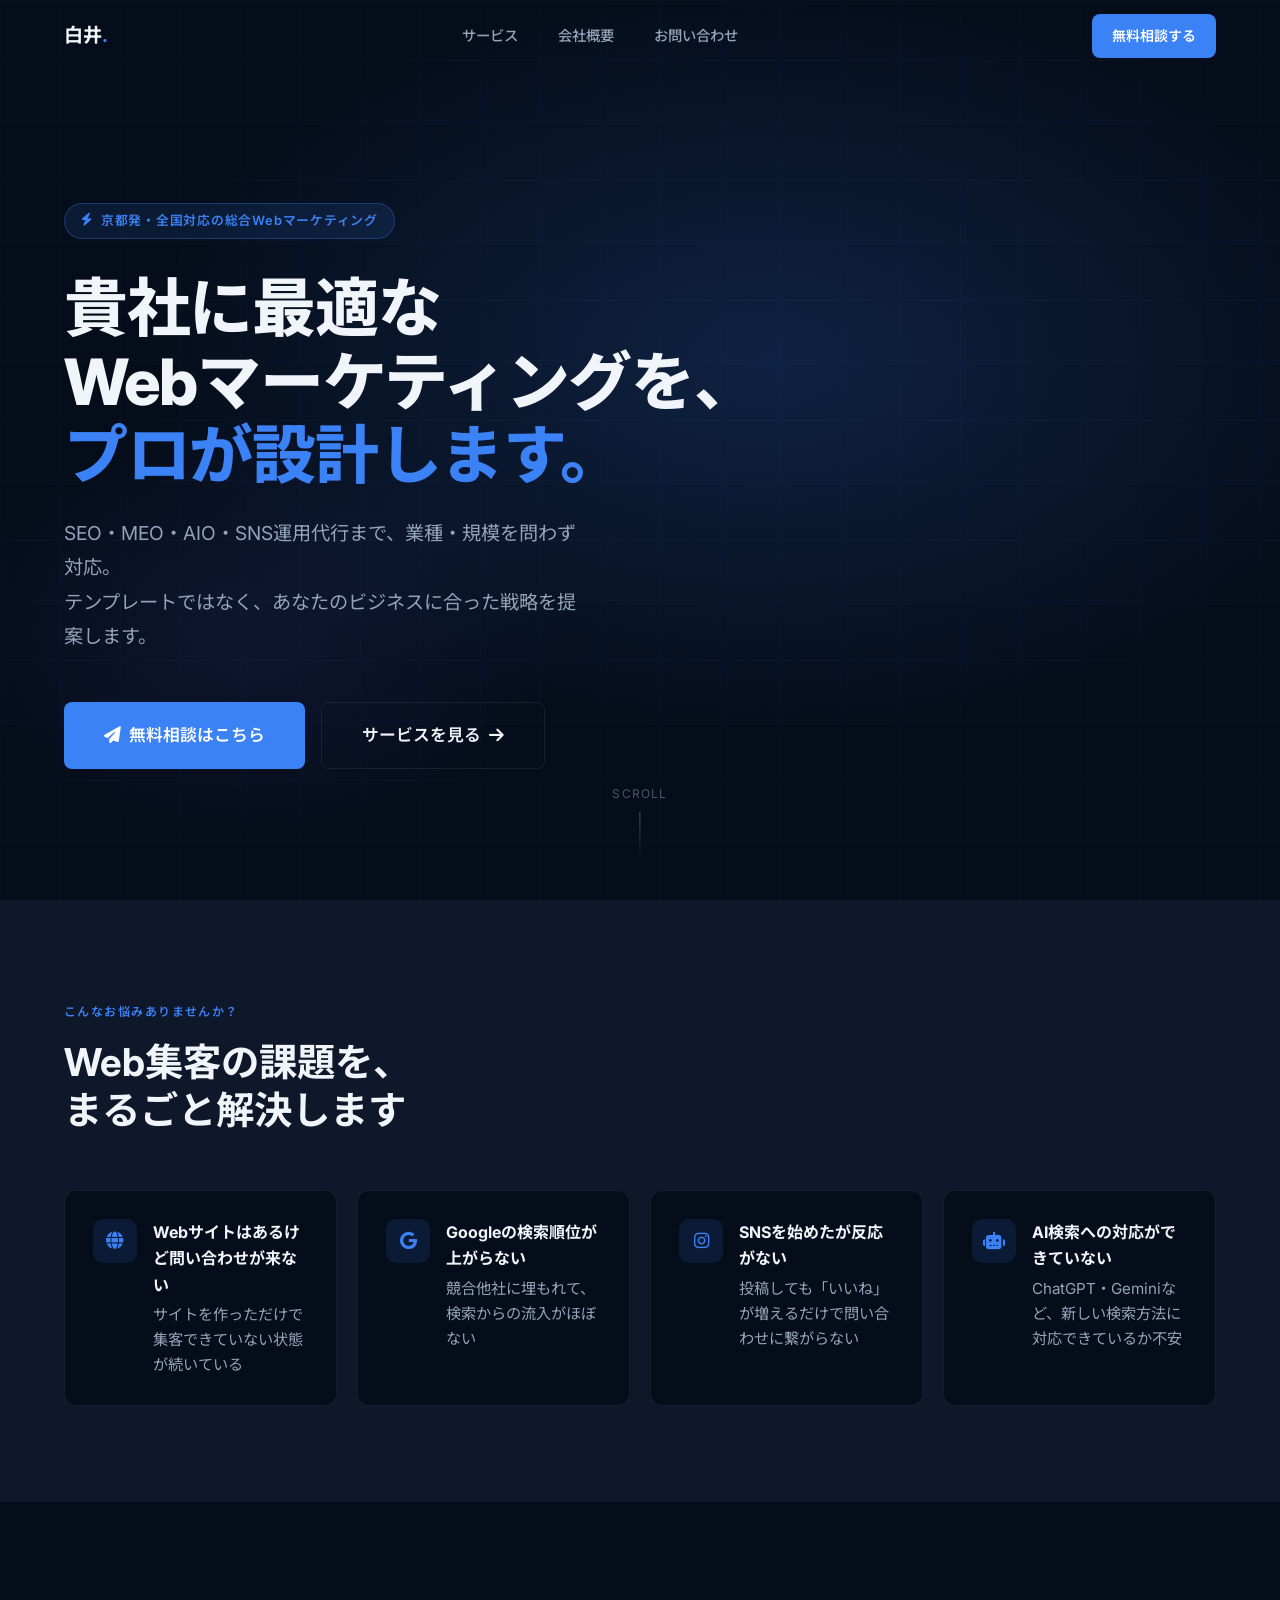
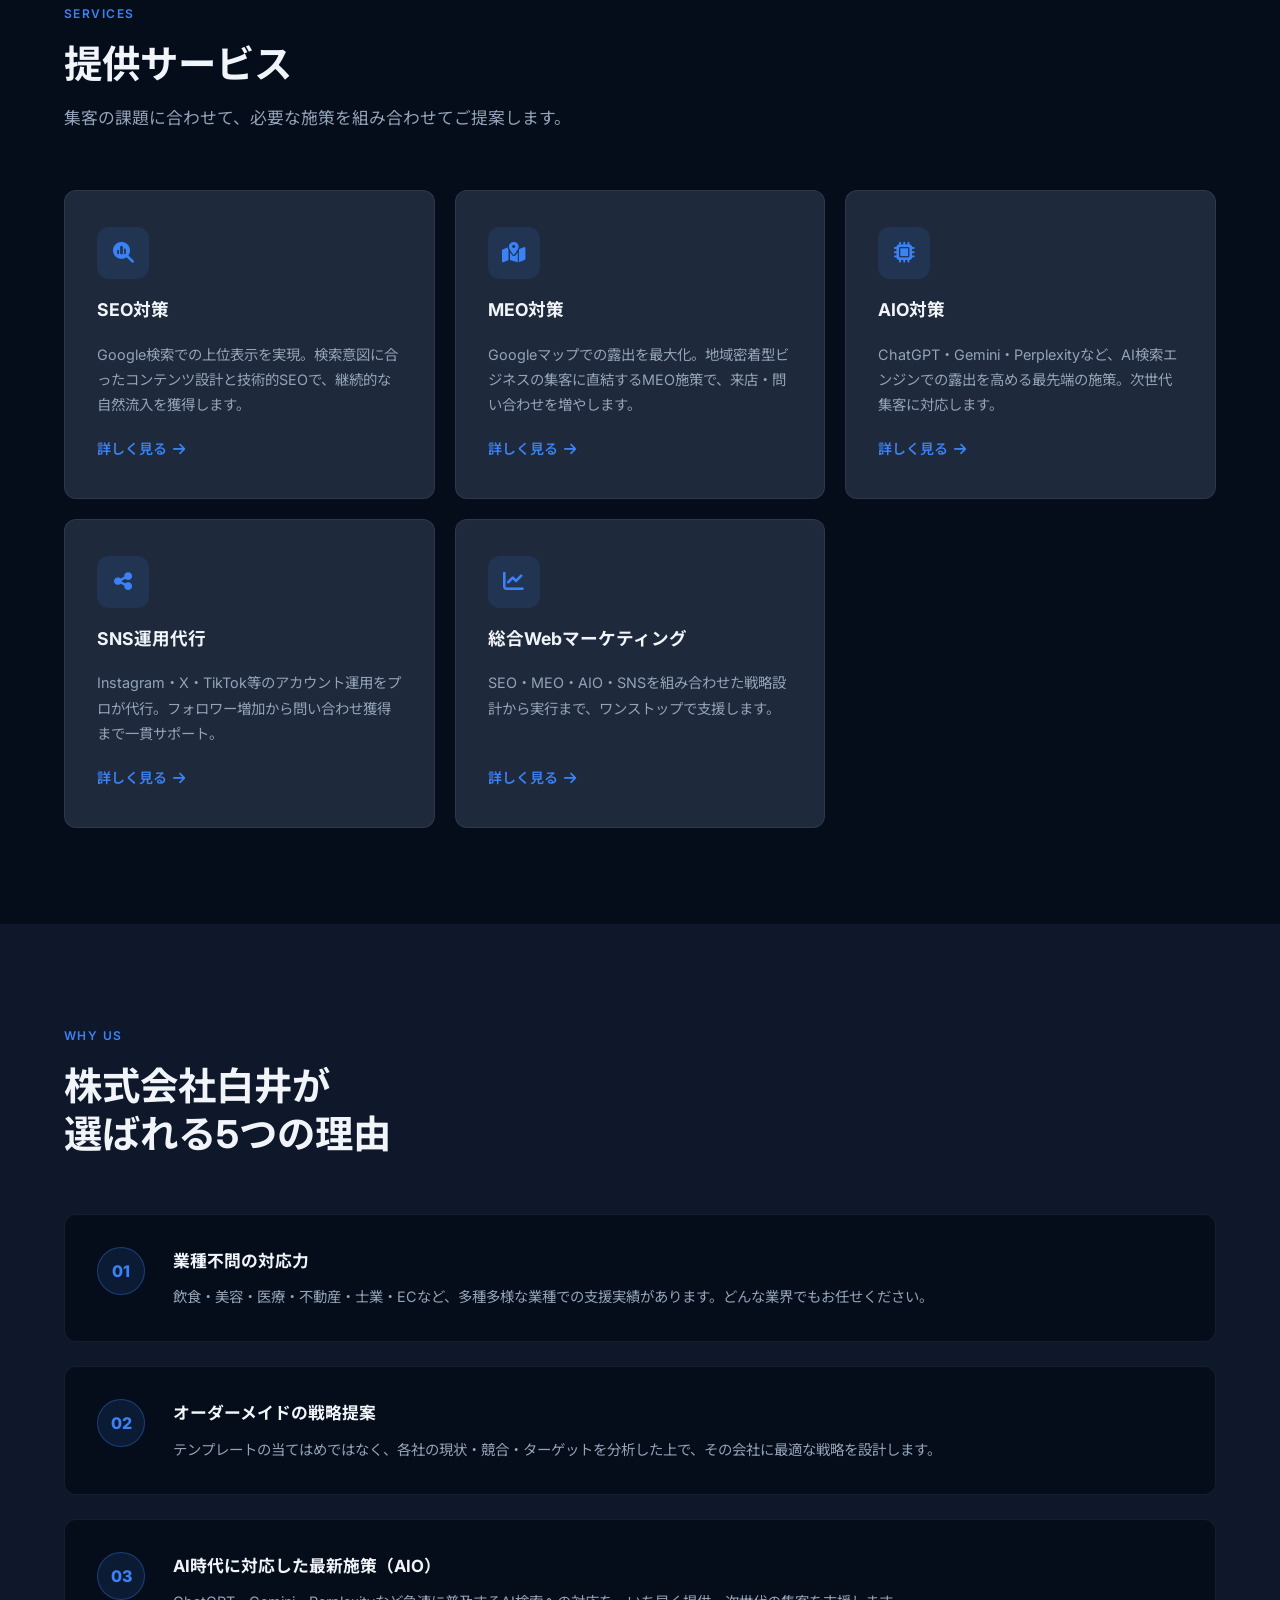
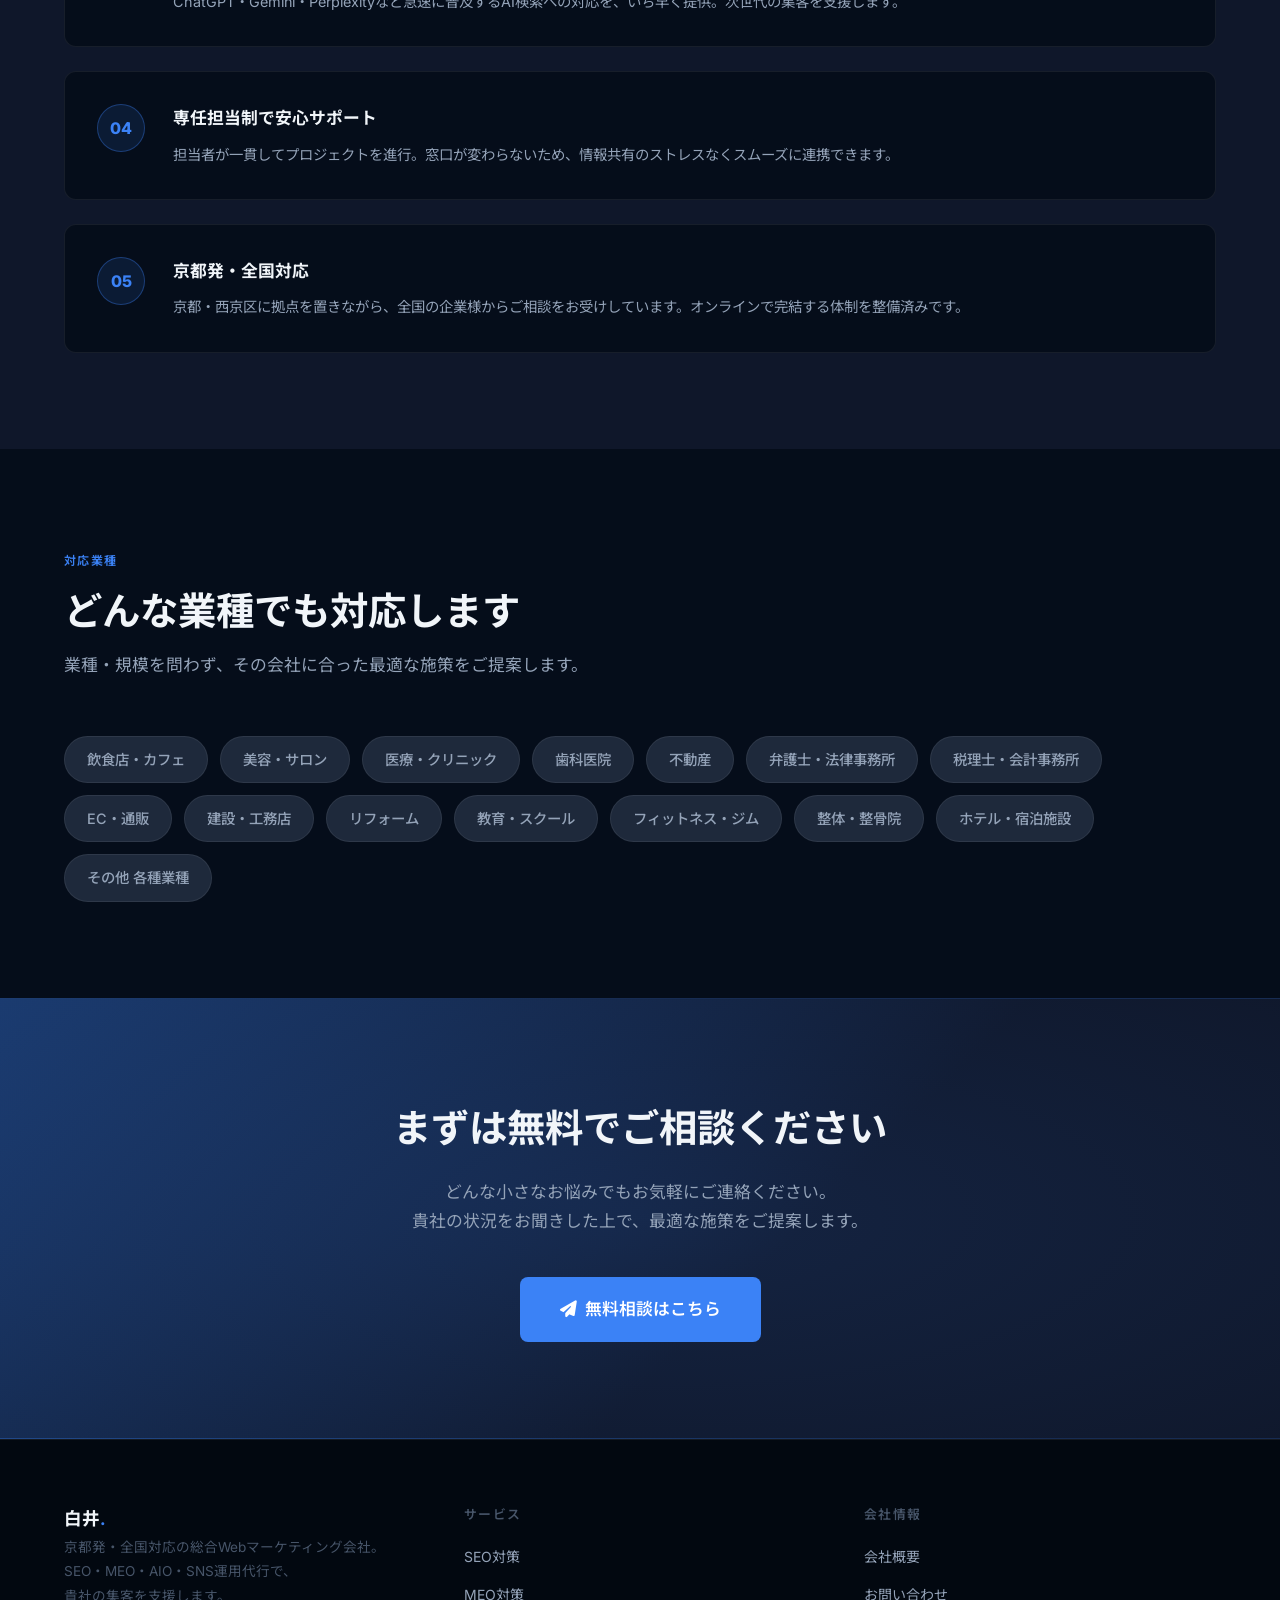
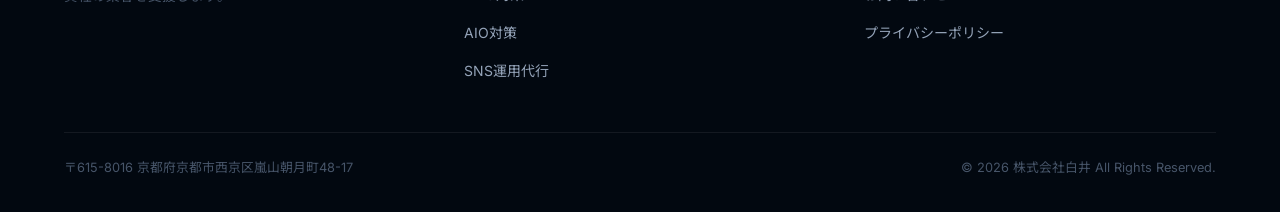
==== index.html @ af79efcb "feat: 株式会社白井 コーポレートHP 初回実装 SEO/MEO/AIO/SNS運用代行の各サービス詳細ページを含む マルチページ構成のコーポレートHPを実装。  Co-Authored-By: " ====
<!DOCTYPE html>
<html lang="ja">
<head>
  <meta charset="UTF-8">
  <meta name="viewport" content="width=device-width, initial-scale=1.0">
  <title>株式会社白井 | 総合Webマーケティング・SEO・MEO・AIO・SNS運用代行</title>
  <meta name="description" content="株式会社白井は京都発の総合Webマーケティング会社です。SEO対策・MEO対策・AIO対策・SNS運用代行など、貴社に最適な集客戦略をご提案します。">
  <meta property="og:title" content="株式会社白井 | 総合Webマーケティング">
  <meta property="og:description" content="SEO・MEO・AIO・SNS運用代行。業種を問わず、貴社に最適なWebマーケティングを設計します。">
  <meta property="og:type" content="website">
  <link rel="preconnect" href="https://fonts.googleapis.com">
  <link rel="preconnect" href="https://fonts.gstatic.com" crossorigin>
  <link href="https://fonts.googleapis.com/css2?family=Inter:wght@400;500;600;700;800&family=Noto+Sans+JP:wght@400;500;700&display=swap" rel="stylesheet">
  <link rel="stylesheet" href="https://cdnjs.cloudflare.com/ajax/libs/font-awesome/6.5.0/css/all.min.css">
  <link rel="stylesheet" href="css/style.css">
</head>
<body>

<!-- ===== HEADER ===== -->
<header class="site-header">
  <div class="container header-inner">
    <a href="index.html" class="logo">白井<span>.</span></a>
    <nav class="global-nav" aria-label="グローバルナビ">
      <a href="service/index.html">サービス</a>
      <a href="company/index.html">会社概要</a>
      <a href="contact/index.html">お問い合わせ</a>
    </nav>
    <div class="header-cta">
      <a href="contact/index.html" class="btn btn-primary btn-sm">無料相談する</a>
      <button class="hamburger" aria-label="メニュー" aria-expanded="false">
        <span></span><span></span><span></span>
      </button>
    </div>
  </div>
</header>

<!-- モバイルナビ -->
<nav class="mobile-nav" aria-label="モバイルナビ">
  <a href="service/index.html">サービス</a>
  <a href="company/index.html">会社概要</a>
  <a href="contact/index.html">お問い合わせ</a>
  <a href="contact/index.html" class="btn btn-primary">無料相談する</a>
</nav>

<!-- ===== HERO ===== -->
<section class="hero">
  <div class="container hero-inner">
    <div class="hero-badge">
      <i class="fa-solid fa-bolt"></i> 京都発・全国対応の総合Webマーケティング
    </div>
    <h1 class="hero-title">
      貴社に最適な<br>
      Webマーケティングを、<br class="sp-only">
      <span class="accent">プロが設計します。</span>
    </h1>
    <p class="hero-sub">
      SEO・MEO・AIO・SNS運用代行まで、業種・規模を問わず対応。<br>
      テンプレートではなく、あなたのビジネスに合った戦略を提案します。
    </p>
    <div class="hero-btns">
      <a href="contact/index.html" class="btn btn-primary btn-lg">
        <i class="fa-solid fa-paper-plane"></i> 無料相談はこちら
      </a>
      <a href="service/index.html" class="btn btn-outline btn-lg">
        サービスを見る <i class="fa-solid fa-arrow-right"></i>
      </a>
    </div>
  </div>
  <div class="hero-scroll">SCROLL</div>
</section>

<!-- ===== PAIN POINTS ===== -->
<section class="pain section-pad">
  <div class="container">
    <div class="section-header reveal">
      <span class="tag">こんなお悩みありませんか？</span>
      <h2 class="section-heading">Web集客の課題を、<br>まるごと解決します</h2>
    </div>
    <div class="pain-grid">
      <div class="pain-card reveal">
        <div class="pain-icon"><i class="fa-solid fa-globe"></i></div>
        <p><strong>Webサイトはあるけど問い合わせが来ない</strong>サイトを作っただけで集客できていない状態が続いている</p>
      </div>
      <div class="pain-card reveal">
        <div class="pain-icon"><i class="fa-brands fa-google"></i></div>
        <p><strong>Googleの検索順位が上がらない</strong>競合他社に埋もれて、検索からの流入がほぼない</p>
      </div>
      <div class="pain-card reveal">
        <div class="pain-icon"><i class="fa-brands fa-instagram"></i></div>
        <p><strong>SNSを始めたが反応がない</strong>投稿しても「いいね」が増えるだけで問い合わせに繋がらない</p>
      </div>
      <div class="pain-card reveal">
        <div class="pain-icon"><i class="fa-solid fa-robot"></i></div>
        <p><strong>AI検索への対応ができていない</strong>ChatGPT・Geminiなど、新しい検索方法に対応できているか不安</p>
      </div>
    </div>
  </div>
</section>

<!-- ===== SERVICES ===== -->
<section class="services section-pad">
  <div class="container">
    <div class="section-header reveal">
      <span class="tag">Services</span>
      <h2 class="section-heading">提供サービス</h2>
      <p class="section-lead">集客の課題に合わせて、必要な施策を組み合わせてご提案します。</p>
    </div>
    <div class="services-grid">
      <a href="service/seo.html" class="service-card reveal">
        <div class="service-card-icon"><i class="fa-solid fa-magnifying-glass-chart"></i></div>
        <h3>SEO対策</h3>
        <p>Google検索での上位表示を実現。検索意図に合ったコンテンツ設計と技術的SEOで、継続的な自然流入を獲得します。</p>
        <span class="service-card-link">詳しく見る <i class="fa-solid fa-arrow-right"></i></span>
      </a>
      <a href="service/meo.html" class="service-card reveal">
        <div class="service-card-icon"><i class="fa-solid fa-map-location-dot"></i></div>
        <h3>MEO対策</h3>
        <p>Googleマップでの露出を最大化。地域密着型ビジネスの集客に直結するMEO施策で、来店・問い合わせを増やします。</p>
        <span class="service-card-link">詳しく見る <i class="fa-solid fa-arrow-right"></i></span>
      </a>
      <a href="service/aio.html" class="service-card reveal">
        <div class="service-card-icon"><i class="fa-solid fa-microchip"></i></div>
        <h3>AIO対策</h3>
        <p>ChatGPT・Gemini・Perplexityなど、AI検索エンジンでの露出を高める最先端の施策。次世代集客に対応します。</p>
        <span class="service-card-link">詳しく見る <i class="fa-solid fa-arrow-right"></i></span>
      </a>
      <a href="service/sns.html" class="service-card reveal">
        <div class="service-card-icon"><i class="fa-solid fa-share-nodes"></i></div>
        <h3>SNS運用代行</h3>
        <p>Instagram・X・TikTok等のアカウント運用をプロが代行。フォロワー増加から問い合わせ獲得まで一貫サポート。</p>
        <span class="service-card-link">詳しく見る <i class="fa-solid fa-arrow-right"></i></span>
      </a>
      <a href="service/index.html" class="service-card reveal">
        <div class="service-card-icon"><i class="fa-solid fa-chart-line"></i></div>
        <h3>総合Webマーケティング</h3>
        <p>SEO・MEO・AIO・SNSを組み合わせた戦略設計から実行まで、ワンストップで支援します。</p>
        <span class="service-card-link">詳しく見る <i class="fa-solid fa-arrow-right"></i></span>
      </a>
    </div>
  </div>
</section>

<!-- ===== STRENGTHS ===== -->
<section class="strengths section-pad">
  <div class="container">
    <div class="section-header reveal">
      <span class="tag">Why Us</span>
      <h2 class="section-heading">株式会社白井が<br>選ばれる5つの理由</h2>
    </div>
    <div class="strengths-list">
      <div class="strength-item reveal">
        <div class="strength-num">01</div>
        <div>
          <h3>業種不問の対応力</h3>
          <p>飲食・美容・医療・不動産・士業・ECなど、多種多様な業種での支援実績があります。どんな業界でもお任せください。</p>
        </div>
      </div>
      <div class="strength-item reveal">
        <div class="strength-num">02</div>
        <div>
          <h3>オーダーメイドの戦略提案</h3>
          <p>テンプレートの当てはめではなく、各社の現状・競合・ターゲットを分析した上で、その会社に最適な戦略を設計します。</p>
        </div>
      </div>
      <div class="strength-item reveal">
        <div class="strength-num">03</div>
        <div>
          <h3>AI時代に対応した最新施策（AIO）</h3>
          <p>ChatGPT・Gemini・Perplexityなど急速に普及するAI検索への対応を、いち早く提供。次世代の集客を支援します。</p>
        </div>
      </div>
      <div class="strength-item reveal">
        <div class="strength-num">04</div>
        <div>
          <h3>専任担当制で安心サポート</h3>
          <p>担当者が一貫してプロジェクトを進行。窓口が変わらないため、情報共有のストレスなくスムーズに連携できます。</p>
        </div>
      </div>
      <div class="strength-item reveal">
        <div class="strength-num">05</div>
        <div>
          <h3>京都発・全国対応</h3>
          <p>京都・西京区に拠点を置きながら、全国の企業様からご相談をお受けしています。オンラインで完結する体制を整備済みです。</p>
        </div>
      </div>
    </div>
  </div>
</section>

<!-- ===== INDUSTRIES ===== -->
<section class="industries section-pad">
  <div class="container">
    <div class="section-header reveal">
      <span class="tag">対応業種</span>
      <h2 class="section-heading">どんな業種でも対応します</h2>
      <p class="section-lead">業種・規模を問わず、その会社に合った最適な施策をご提案します。</p>
    </div>
    <div class="industry-tags reveal">
      <span class="industry-tag">飲食店・カフェ</span>
      <span class="industry-tag">美容・サロン</span>
      <span class="industry-tag">医療・クリニック</span>
      <span class="industry-tag">歯科医院</span>
      <span class="industry-tag">不動産</span>
      <span class="industry-tag">弁護士・法律事務所</span>
      <span class="industry-tag">税理士・会計事務所</span>
      <span class="industry-tag">EC・通販</span>
      <span class="industry-tag">建設・工務店</span>
      <span class="industry-tag">リフォーム</span>
      <span class="industry-tag">教育・スクール</span>
      <span class="industry-tag">フィットネス・ジム</span>
      <span class="industry-tag">整体・整骨院</span>
      <span class="industry-tag">ホテル・宿泊施設</span>
      <span class="industry-tag">その他 各種業種</span>
    </div>
  </div>
</section>

<!-- ===== CTA BANNER ===== -->
<section class="cta-banner">
  <div class="container">
    <h2 class="reveal">まずは無料でご相談ください</h2>
    <p class="reveal">どんな小さなお悩みでもお気軽にご連絡ください。<br>貴社の状況をお聞きした上で、最適な施策をご提案します。</p>
    <a href="contact/index.html" class="btn btn-primary btn-lg reveal">
      <i class="fa-solid fa-paper-plane"></i> 無料相談はこちら
    </a>
  </div>
</section>

<!-- ===== FOOTER ===== -->
<footer class="site-footer">
  <div class="container">
    <div class="footer-grid">
      <div class="footer-brand">
        <a href="index.html" class="logo">白井<span>.</span></a>
        <p>
          京都発・全国対応の総合Webマーケティング会社。<br>
          SEO・MEO・AIO・SNS運用代行で、<br>
          貴社の集客を支援します。
        </p>
      </div>
      <nav class="footer-nav">
        <h4>サービス</h4>
        <ul>
          <li><a href="service/seo.html">SEO対策</a></li>
          <li><a href="service/meo.html">MEO対策</a></li>
          <li><a href="service/aio.html">AIO対策</a></li>
          <li><a href="service/sns.html">SNS運用代行</a></li>
        </ul>
      </nav>
      <nav class="footer-nav">
        <h4>会社情報</h4>
        <ul>
          <li><a href="company/index.html">会社概要</a></li>
          <li><a href="contact/index.html">お問い合わせ</a></li>
          <li><a href="privacy/index.html">プライバシーポリシー</a></li>
        </ul>
      </nav>
    </div>
    <div class="footer-bottom">
      <p>〒615-8016 京都府京都市西京区嵐山朝月町48-17</p>
      <p>© 2026 株式会社白井 All Rights Reserved.</p>
    </div>
  </div>
</footer>

<script src="js/main.js"></script>
</body>
</html>
---- css/style.css ----
/* ===========================================
   CSS Custom Properties
   =========================================== */
:root {
  --bg:        #050d1a;
  --bg-alt:    #0f172a;
  --bg-card:   #1e293b;
  --bg-card-h: #253348;
  --accent:    #3b82f6;
  --accent-h:  #2563eb;
  --accent-light: rgba(59,130,246,.12);
  --text:      #f1f5f9;
  --muted:     #94a3b8;
  --subtle:    #475569;
  --border:    rgba(255,255,255,.07);
  --shadow:    0 4px 24px rgba(0,0,0,.4);
  --radius:    12px;
  --max-w:     1200px;
  --header-h:  72px;
}

/* ===========================================
   Reset & Base
   =========================================== */
*, *::before, *::after { box-sizing: border-box; margin: 0; padding: 0; }

html { scroll-behavior: smooth; font-size: 16px; }

body {
  font-family: 'Inter', 'Noto Sans JP', sans-serif;
  background: var(--bg);
  color: var(--text);
  line-height: 1.75;
  -webkit-font-smoothing: antialiased;
}

img { max-width: 100%; display: block; }
a  { color: inherit; text-decoration: none; }
ul { list-style: none; }

/* ===========================================
   Utility
   =========================================== */
.container {
  max-width: var(--max-w);
  margin-inline: auto;
  padding-inline: 24px;
}

.section-pad { padding-block: 96px; }
.section-pad-sm { padding-block: 64px; }

.tag {
  display: inline-block;
  font-size: .75rem;
  font-weight: 600;
  letter-spacing: .12em;
  text-transform: uppercase;
  color: var(--accent);
  margin-bottom: 16px;
}

.section-heading {
  font-size: clamp(1.75rem, 3vw, 2.5rem);
  font-weight: 700;
  line-height: 1.25;
  margin-bottom: 16px;
}

.section-lead {
  font-size: 1.05rem;
  color: var(--muted);
  max-width: 600px;
}

.section-header { margin-bottom: 56px; }
.section-header--center { text-align: center; }
.section-header--center .section-lead { margin-inline: auto; }

/* ===========================================
   Buttons
   =========================================== */
.btn {
  display: inline-flex;
  align-items: center;
  gap: 8px;
  padding: 14px 32px;
  border-radius: 8px;
  font-size: 1rem;
  font-weight: 600;
  cursor: pointer;
  transition: all .2s ease;
  border: none;
}

.btn-primary {
  background: var(--accent);
  color: #fff;
}
.btn-primary:hover { background: var(--accent-h); transform: translateY(-1px); box-shadow: 0 8px 20px rgba(59,130,246,.35); }

.btn-outline {
  background: transparent;
  color: var(--text);
  border: 1.5px solid var(--border);
}
.btn-outline:hover { border-color: var(--accent); color: var(--accent); }

.btn-lg { padding: 18px 40px; font-size: 1.05rem; }
.btn-sm { padding: 10px 20px; font-size: .875rem; }

/* ===========================================
   Header
   =========================================== */
.site-header {
  position: fixed;
  top: 0; left: 0; right: 0;
  height: var(--header-h);
  z-index: 100;
  transition: background .3s, box-shadow .3s;
}

.site-header.scrolled {
  background: rgba(5,13,26,.95);
  backdrop-filter: blur(12px);
  box-shadow: 0 1px 0 var(--border);
}

.header-inner {
  display: flex;
  align-items: center;
  justify-content: space-between;
  height: 100%;
}

.logo {
  font-size: 1.2rem;
  font-weight: 700;
  color: var(--text);
  letter-spacing: -.01em;
}
.logo span { color: var(--accent); }

.global-nav { display: flex; align-items: center; gap: 40px; }

.global-nav a {
  font-size: .9rem;
  font-weight: 500;
  color: var(--muted);
  transition: color .2s;
}
.global-nav a:hover { color: var(--text); }

.header-cta { display: flex; align-items: center; gap: 16px; }

.hamburger {
  display: none;
  flex-direction: column;
  gap: 5px;
  cursor: pointer;
  padding: 8px;
  background: none;
  border: none;
}
.hamburger span {
  display: block;
  width: 24px;
  height: 2px;
  background: var(--text);
  border-radius: 2px;
  transition: all .3s;
}

/* mobile nav */
.mobile-nav {
  display: none;
  position: fixed;
  inset: var(--header-h) 0 0 0;
  background: rgba(5,13,26,.98);
  flex-direction: column;
  align-items: center;
  justify-content: center;
  gap: 32px;
  z-index: 99;
}
.mobile-nav.open { display: flex; }
.mobile-nav a { font-size: 1.2rem; font-weight: 600; color: var(--text); }
.mobile-nav a:hover { color: var(--accent); }

/* ===========================================
   Hero
   =========================================== */
.hero {
  position: relative;
  min-height: 100svh;
  display: flex;
  align-items: center;
  overflow: hidden;
  background: var(--bg);
}

.hero::before {
  content: '';
  position: absolute;
  inset: 0;
  background:
    radial-gradient(ellipse 70% 60% at 60% 40%, rgba(59,130,246,.18) 0%, transparent 70%),
    radial-gradient(ellipse 40% 40% at 20% 70%, rgba(99,102,241,.1) 0%, transparent 60%);
  pointer-events: none;
}

.hero::after {
  content: '';
  position: absolute;
  inset: 0;
  background-image:
    linear-gradient(rgba(59,130,246,.04) 1px, transparent 1px),
    linear-gradient(90deg, rgba(59,130,246,.04) 1px, transparent 1px);
  background-size: 60px 60px;
  pointer-events: none;
}

.hero-inner {
  position: relative;
  z-index: 1;
  padding-top: var(--header-h);
  width: 100%;
}

.hero-badge {
  display: inline-flex;
  align-items: center;
  gap: 8px;
  background: var(--accent-light);
  border: 1px solid rgba(59,130,246,.3);
  color: var(--accent);
  font-size: .8rem;
  font-weight: 600;
  padding: 6px 16px;
  border-radius: 100px;
  margin-bottom: 32px;
  letter-spacing: .06em;
}

.hero-title {
  font-size: clamp(2rem, 5vw, 4rem);
  font-weight: 800;
  line-height: 1.15;
  letter-spacing: -.02em;
  margin-bottom: 24px;
}
.hero-title .accent { color: var(--accent); }

.hero-sub {
  font-size: clamp(1rem, 1.8vw, 1.2rem);
  color: var(--muted);
  max-width: 520px;
  margin-bottom: 48px;
  line-height: 1.8;
}

.hero-btns { display: flex; flex-wrap: wrap; gap: 16px; }

.hero-scroll {
  position: absolute;
  bottom: 40px;
  left: 50%;
  transform: translateX(-50%);
  display: flex;
  flex-direction: column;
  align-items: center;
  gap: 8px;
  color: var(--subtle);
  font-size: .75rem;
  letter-spacing: .1em;
  animation: bounce 2s infinite;
}
.hero-scroll::after {
  content: '';
  width: 1px;
  height: 48px;
  background: linear-gradient(to bottom, var(--subtle), transparent);
}

@keyframes bounce {
  0%, 100% { transform: translateX(-50%) translateY(0); }
  50%       { transform: translateX(-50%) translateY(6px); }
}

/* ===========================================
   Pain Points
   =========================================== */
.pain { background: var(--bg-alt); }

.pain-grid {
  display: grid;
  grid-template-columns: repeat(auto-fit, minmax(260px, 1fr));
  gap: 20px;
}

.pain-card {
  background: var(--bg);
  border: 1px solid var(--border);
  border-radius: var(--radius);
  padding: 28px;
  display: flex;
  align-items: flex-start;
  gap: 16px;
  transition: border-color .25s, transform .25s;
}
.pain-card:hover { border-color: rgba(59,130,246,.35); transform: translateY(-3px); }

.pain-icon {
  flex-shrink: 0;
  width: 44px; height: 44px;
  background: var(--accent-light);
  border-radius: 10px;
  display: grid;
  place-items: center;
  color: var(--accent);
  font-size: 1.1rem;
}

.pain-card p { font-size: .95rem; color: var(--muted); line-height: 1.65; }
.pain-card p strong { display: block; color: var(--text); font-size: 1rem; margin-bottom: 4px; }

/* ===========================================
   Services (overview)
   =========================================== */
.services { background: var(--bg); }

.services-grid {
  display: grid;
  grid-template-columns: repeat(auto-fit, minmax(300px, 1fr));
  gap: 20px;
}

.service-card {
  background: var(--bg-card);
  border: 1px solid var(--border);
  border-radius: var(--radius);
  padding: 36px 32px;
  transition: border-color .25s, transform .25s, background .25s;
  display: flex;
  flex-direction: column;
  gap: 16px;
}
.service-card:hover { border-color: var(--accent); transform: translateY(-4px); background: var(--bg-card-h); }

.service-card-icon {
  width: 52px; height: 52px;
  background: var(--accent-light);
  border-radius: 12px;
  display: grid;
  place-items: center;
  color: var(--accent);
  font-size: 1.3rem;
}

.service-card h3 { font-size: 1.1rem; font-weight: 700; }
.service-card p  { font-size: .9rem; color: var(--muted); flex: 1; }

.service-card-link {
  display: inline-flex;
  align-items: center;
  gap: 6px;
  color: var(--accent);
  font-size: .875rem;
  font-weight: 600;
  margin-top: 4px;
  transition: gap .2s;
}
.service-card-link:hover { gap: 10px; }

/* ===========================================
   Strengths (選ばれる理由)
   =========================================== */
.strengths { background: var(--bg-alt); }

.strengths-list {
  display: flex;
  flex-direction: column;
  gap: 24px;
}

.strength-item {
  display: flex;
  align-items: flex-start;
  gap: 28px;
  background: var(--bg);
  border: 1px solid var(--border);
  border-radius: var(--radius);
  padding: 32px;
  transition: border-color .25s;
}
.strength-item:hover { border-color: rgba(59,130,246,.3); }

.strength-num {
  flex-shrink: 0;
  width: 48px; height: 48px;
  border-radius: 50%;
  background: var(--accent-light);
  border: 1.5px solid rgba(59,130,246,.35);
  display: grid;
  place-items: center;
  font-size: 1rem;
  font-weight: 800;
  color: var(--accent);
}

.strength-item h3 { font-size: 1.05rem; font-weight: 700; margin-bottom: 8px; }
.strength-item p  { font-size: .9rem; color: var(--muted); }

/* ===========================================
   Industries (対応業種)
   =========================================== */
.industries { background: var(--bg); }

.industry-tags {
  display: flex;
  flex-wrap: wrap;
  gap: 12px;
}

.industry-tag {
  background: var(--bg-card);
  border: 1px solid var(--border);
  border-radius: 100px;
  padding: 10px 22px;
  font-size: .9rem;
  font-weight: 500;
  color: var(--muted);
  transition: all .2s;
}
.industry-tag:hover { border-color: var(--accent); color: var(--text); background: var(--accent-light); }

/* ===========================================
   CTA Banner
   =========================================== */
.cta-banner {
  background: linear-gradient(135deg, #1a3a6e 0%, #0f172a 60%);
  border-top: 1px solid rgba(59,130,246,.2);
  border-bottom: 1px solid rgba(59,130,246,.2);
  text-align: center;
  padding-block: 96px;
  position: relative;
  overflow: hidden;
}
.cta-banner::before {
  content: '';
  position: absolute;
  inset: 0;
  background: radial-gradient(ellipse 80% 80% at 50% 50%, rgba(59,130,246,.12), transparent);
}
.cta-banner .container { position: relative; }
.cta-banner h2 { font-size: clamp(1.6rem, 3vw, 2.4rem); font-weight: 700; margin-bottom: 16px; }
.cta-banner p  { color: var(--muted); font-size: 1.05rem; margin-bottom: 40px; }

/* ===========================================
   Page Hero (sub pages)
   =========================================== */
.page-hero {
  padding-top: calc(var(--header-h) + 72px);
  padding-bottom: 72px;
  background: var(--bg-alt);
  border-bottom: 1px solid var(--border);
}
.page-hero .tag { margin-bottom: 12px; }
.page-hero h1 { font-size: clamp(1.8rem, 4vw, 3rem); font-weight: 800; line-height: 1.2; margin-bottom: 16px; }
.page-hero p  { color: var(--muted); font-size: 1.05rem; max-width: 560px; }

/* ===========================================
   Service Detail
   =========================================== */
.service-detail-section { background: var(--bg); }
.service-detail-section:nth-child(even) { background: var(--bg-alt); }

.recommend-list {
  display: grid;
  grid-template-columns: repeat(auto-fit, minmax(240px, 1fr));
  gap: 16px;
}
.recommend-item {
  display: flex;
  align-items: flex-start;
  gap: 12px;
  background: var(--bg-card);
  border: 1px solid var(--border);
  border-radius: 10px;
  padding: 20px;
  font-size: .9rem;
  color: var(--muted);
}
.recommend-item i { color: var(--accent); margin-top: 2px; flex-shrink: 0; }

.steps {
  display: flex;
  flex-direction: column;
  gap: 0;
  border-left: 2px solid rgba(59,130,246,.25);
  margin-left: 24px;
}
.step {
  position: relative;
  padding: 0 0 36px 36px;
}
.step:last-child { padding-bottom: 0; }
.step-num {
  position: absolute;
  left: -14px;
  top: 0;
  width: 28px; height: 28px;
  background: var(--accent);
  border-radius: 50%;
  display: grid;
  place-items: center;
  font-size: .8rem;
  font-weight: 700;
  color: #fff;
}
.step h4 { font-size: 1rem; font-weight: 700; margin-bottom: 6px; }
.step p  { font-size: .9rem; color: var(--muted); }

.effects-grid {
  display: grid;
  grid-template-columns: repeat(auto-fit, minmax(200px, 1fr));
  gap: 16px;
}
.effect-card {
  background: var(--bg-card);
  border: 1px solid var(--border);
  border-radius: var(--radius);
  padding: 28px 24px;
  text-align: center;
}
.effect-card i { font-size: 1.8rem; color: var(--accent); margin-bottom: 12px; display: block; }
.effect-card h4 { font-size: .95rem; font-weight: 700; margin-bottom: 6px; }
.effect-card p  { font-size: .85rem; color: var(--muted); }

/* ===========================================
   Company Table
   =========================================== */
.company-table {
  width: 100%;
  border-collapse: collapse;
  font-size: .95rem;
}
.company-table th,
.company-table td {
  padding: 20px 24px;
  border-bottom: 1px solid var(--border);
  text-align: left;
  vertical-align: top;
}
.company-table th {
  width: 180px;
  color: var(--muted);
  font-weight: 500;
  white-space: nowrap;
}
.company-table td { color: var(--text); }
.company-table tr:last-child th,
.company-table tr:last-child td { border-bottom: none; }

/* ===========================================
   Contact Form
   =========================================== */
.form-wrap {
  max-width: 720px;
  margin-inline: auto;
}

.form-group { margin-bottom: 24px; }

.form-group label {
  display: block;
  font-size: .875rem;
  font-weight: 600;
  color: var(--text);
  margin-bottom: 8px;
}
.form-group label .req {
  color: var(--accent);
  margin-left: 4px;
  font-size: .75rem;
}

.form-group input,
.form-group select,
.form-group textarea {
  width: 100%;
  background: var(--bg-card);
  border: 1.5px solid var(--border);
  border-radius: 8px;
  color: var(--text);
  font-family: inherit;
  font-size: .95rem;
  padding: 14px 16px;
  transition: border-color .2s;
  outline: none;
}
.form-group input::placeholder,
.form-group textarea::placeholder { color: var(--subtle); }
.form-group input:focus,
.form-group select:focus,
.form-group textarea:focus { border-color: var(--accent); }
.form-group select { appearance: none; cursor: pointer; }
.form-group textarea { resize: vertical; min-height: 160px; }

.form-check {
  display: flex;
  align-items: flex-start;
  gap: 12px;
  font-size: .875rem;
  color: var(--muted);
  cursor: pointer;
}
.form-check input[type="checkbox"] {
  width: 18px; height: 18px;
  flex-shrink: 0;
  margin-top: 1px;
  accent-color: var(--accent);
  cursor: pointer;
}
.form-check a { color: var(--accent); }

.form-submit { margin-top: 32px; text-align: center; }

.form-success {
  display: none;
  background: rgba(34,197,94,.1);
  border: 1px solid rgba(34,197,94,.3);
  border-radius: var(--radius);
  padding: 32px;
  text-align: center;
  color: #86efac;
}
.form-success i { font-size: 2rem; margin-bottom: 12px; display: block; }

/* ===========================================
   Privacy
   =========================================== */
.privacy-content {
  max-width: 800px;
  margin-inline: auto;
  font-size: .95rem;
  color: var(--muted);
  line-height: 1.9;
}
.privacy-content h2 { font-size: 1.2rem; color: var(--text); margin: 40px 0 12px; }
.privacy-content p  { margin-bottom: 16px; }

/* ===========================================
   Footer
   =========================================== */
.site-footer {
  background: #020810;
  border-top: 1px solid var(--border);
  padding-block: 64px 32px;
}

.footer-grid {
  display: grid;
  grid-template-columns: 1fr 1fr 1fr;
  gap: 48px;
  margin-bottom: 48px;
}

.footer-brand .logo { font-size: 1.1rem; margin-bottom: 12px; }
.footer-brand p { font-size: .85rem; color: var(--subtle); line-height: 1.8; }

.footer-nav h4 { font-size: .8rem; font-weight: 600; letter-spacing: .1em; text-transform: uppercase; color: var(--subtle); margin-bottom: 16px; }
.footer-nav ul { display: flex; flex-direction: column; gap: 10px; }
.footer-nav a { font-size: .875rem; color: var(--muted); transition: color .2s; }
.footer-nav a:hover { color: var(--text); }

.footer-bottom {
  border-top: 1px solid var(--border);
  padding-top: 24px;
  display: flex;
  align-items: center;
  justify-content: space-between;
  font-size: .8rem;
  color: var(--subtle);
}

/* ===========================================
   Breadcrumb
   =========================================== */
.breadcrumb {
  display: flex;
  align-items: center;
  gap: 8px;
  font-size: .8rem;
  color: var(--subtle);
  padding-top: calc(var(--header-h) + 24px);
  margin-bottom: -24px;
}
.breadcrumb a { color: var(--muted); transition: color .2s; }
.breadcrumb a:hover { color: var(--accent); }
.breadcrumb i { font-size: .6rem; }

/* ===========================================
   Reveal Animation
   =========================================== */
.reveal {
  opacity: 0;
  transform: translateY(24px);
  transition: opacity .6s ease, transform .6s ease;
}
.reveal.visible { opacity: 1; transform: translateY(0); }

/* ===========================================
   Responsive
   =========================================== */
@media (max-width: 900px) {
  .footer-grid { grid-template-columns: 1fr 1fr; }
}

@media (max-width: 768px) {
  :root { --header-h: 64px; }

  .global-nav { display: none; }
  .header-cta .btn { display: none; }
  .hamburger { display: flex; }

  .hero-title { font-size: clamp(1.8rem, 6vw, 2.8rem); }
  .section-pad { padding-block: 64px; }

  .strength-item { flex-direction: column; gap: 16px; }

  .company-table th { width: 120px; }

  .footer-grid { grid-template-columns: 1fr; gap: 32px; }
  .footer-bottom { flex-direction: column; gap: 8px; text-align: center; }
}

@media (max-width: 480px) {
  .hero-btns { flex-direction: column; }
  .hero-btns .btn { width: 100%; justify-content: center; }
  .company-table { display: block; }
  .company-table tr { display: block; margin-bottom: 16px; border: 1px solid var(--border); border-radius: 8px; overflow: hidden; }
  .company-table th,
  .company-table td { display: block; width: 100%; border-bottom: 1px solid var(--border); }
  .company-table tr:last-child th { border-bottom: 1px solid var(--border); }
  .company-table tr:last-child td { border-bottom: none; }
}
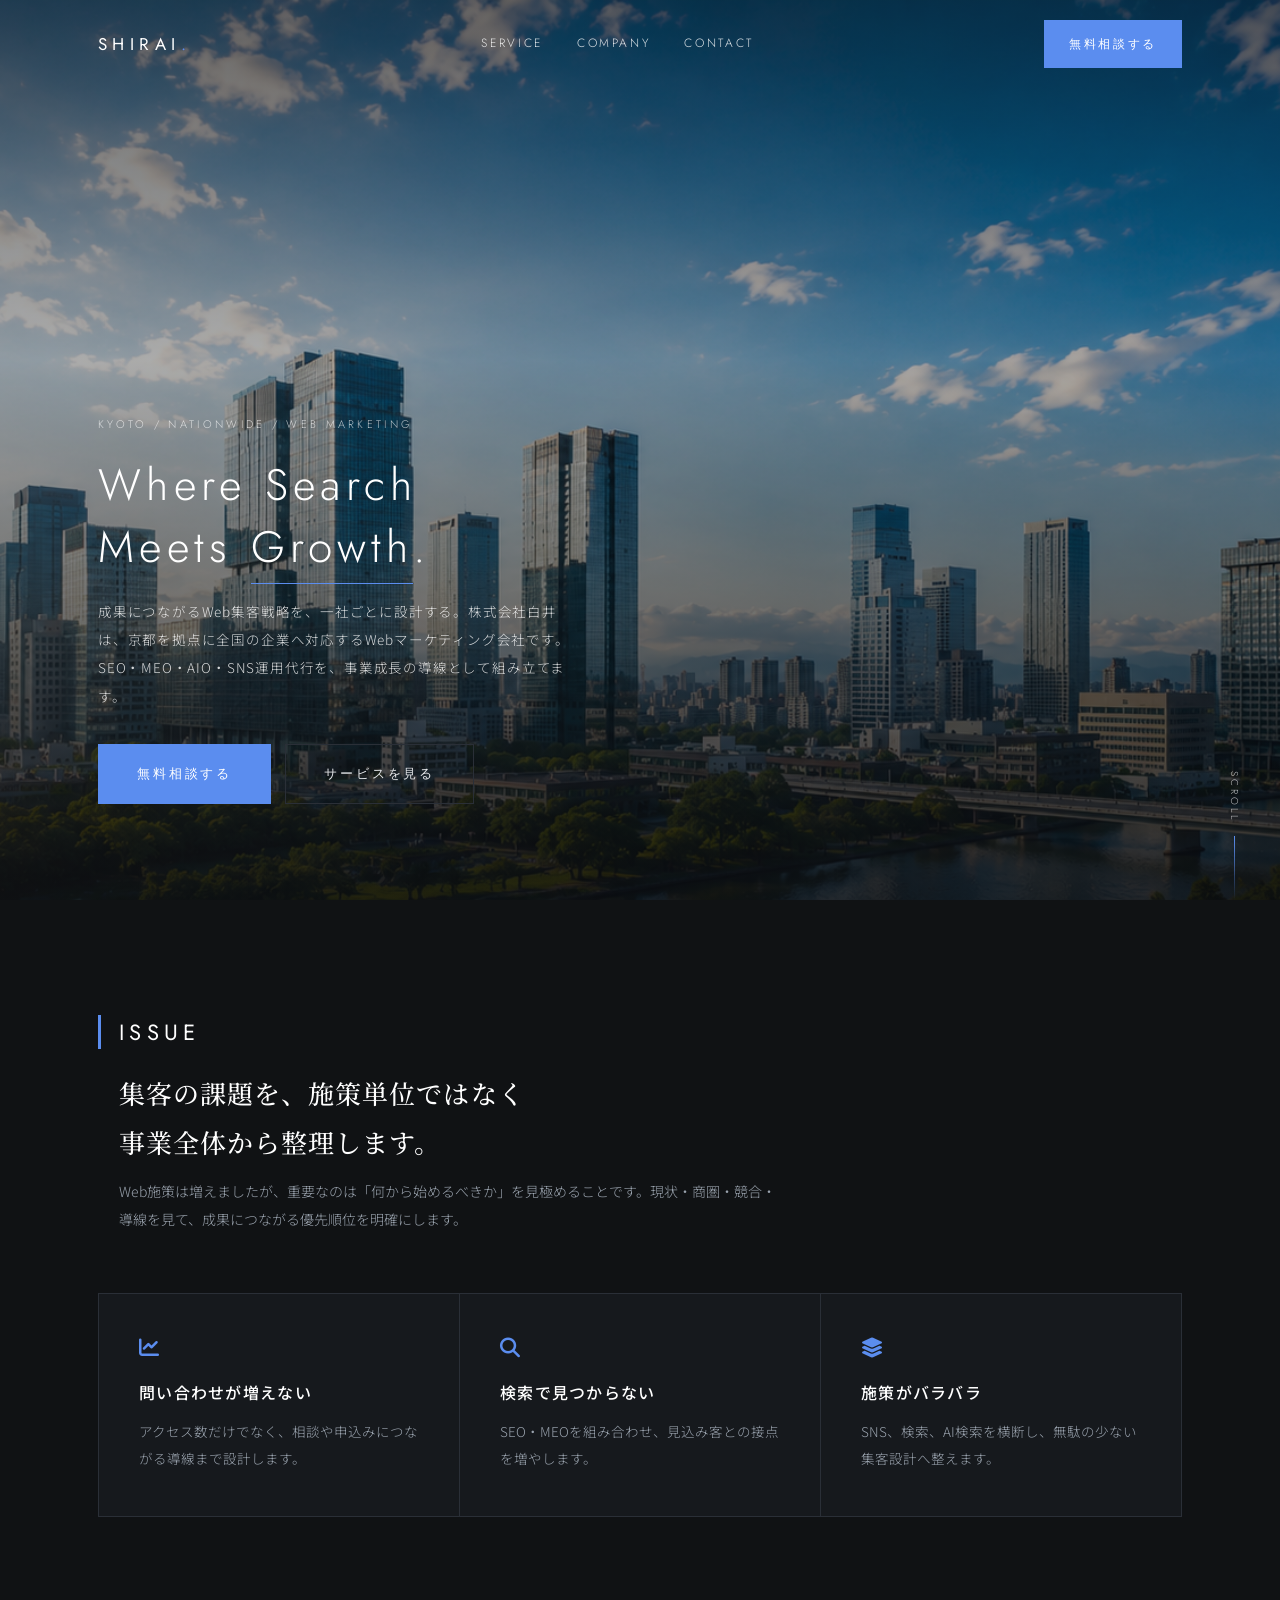
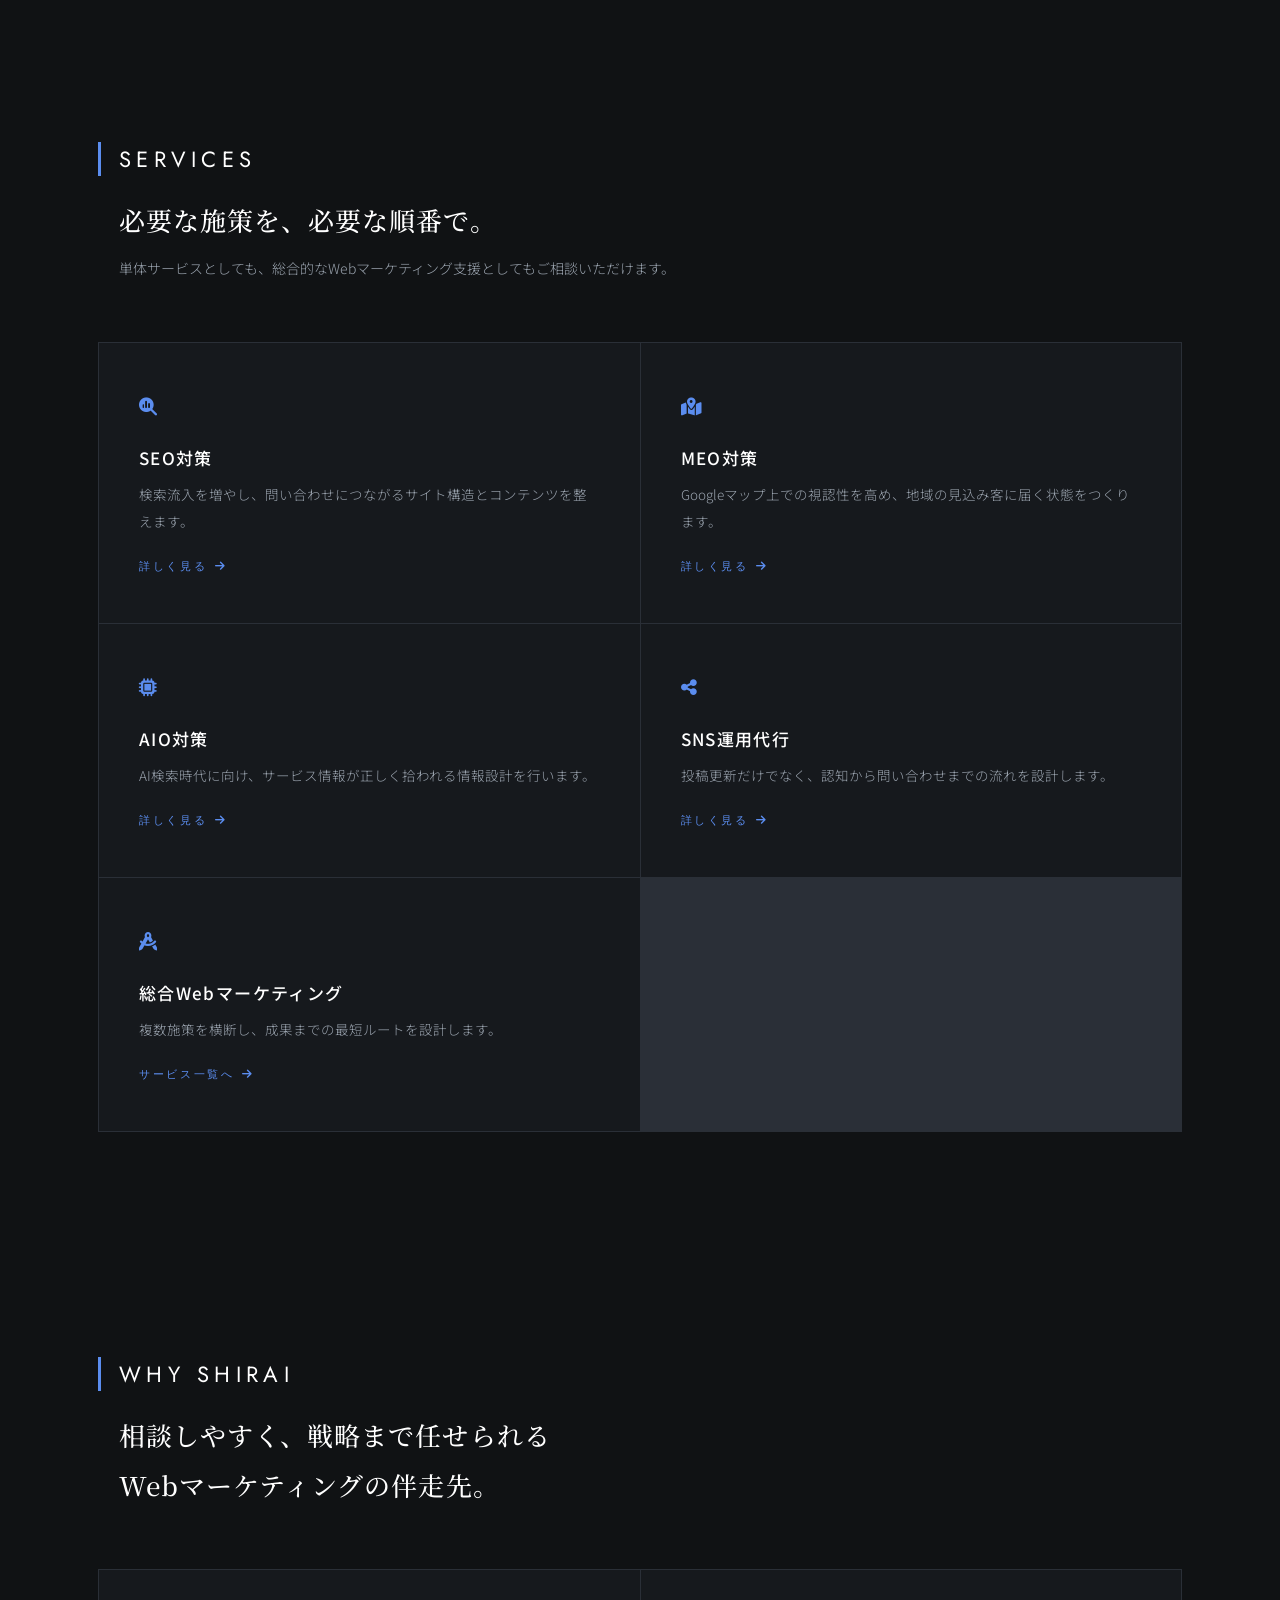
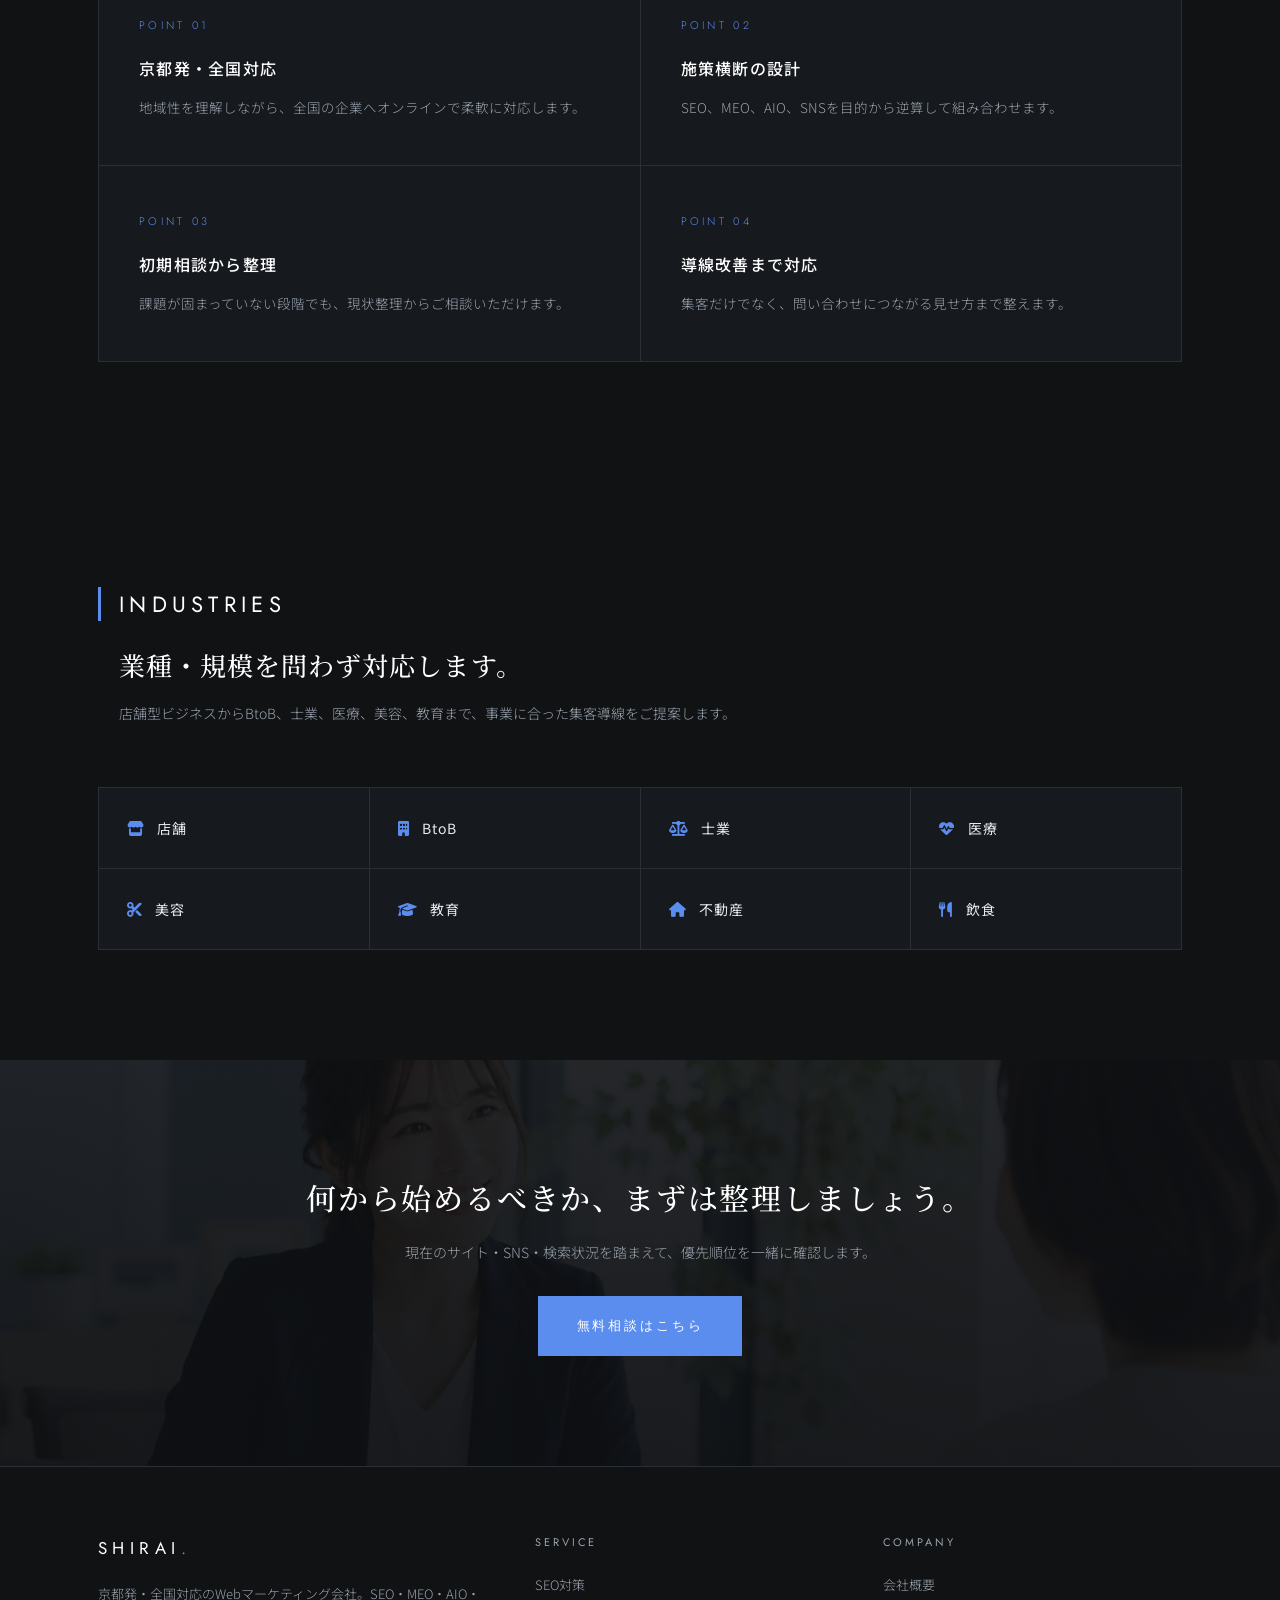
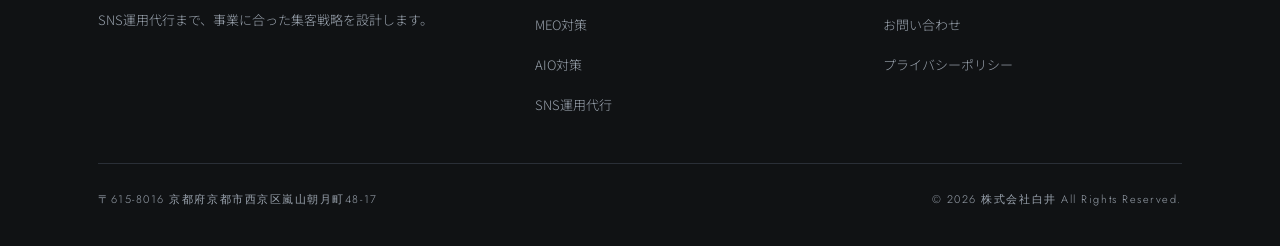
==== commit 9f9d296b: "feat: ダークデザイン(web-marketing-dark)を全ページに適用 参照デザインのトーン(#101214背景/Jost英字/ブルー#5B8DEF/罫線グリッド)を 共通デザインシステム" ====
--- a/index.html
+++ b/index.html
@@ -3,243 +3,158 @@
 <head>
   <meta charset="UTF-8">
   <meta name="viewport" content="width=device-width, initial-scale=1.0">
-  <title>株式会社白井 | 総合Webマーケティング・SEO・MEO・AIO・SNS運用代行</title>
-  <meta name="description" content="株式会社白井は京都発の総合Webマーケティング会社です。SEO対策・MEO対策・AIO対策・SNS運用代行など、貴社に最適な集客戦略をご提案します。">
-  <meta property="og:title" content="株式会社白井 | 総合Webマーケティング">
-  <meta property="og:description" content="SEO・MEO・AIO・SNS運用代行。業種を問わず、貴社に最適なWebマーケティングを設計します。">
+  <title>株式会社白井 | 京都発・全国対応のWebマーケティング会社</title>
+  <meta name="description" content="株式会社白井は、京都発・全国対応のWebマーケティング会社です。SEO・MEO・AIO・SNS運用代行を通じて、事業に合った集客戦略を設計します。">
+  <meta property="og:title" content="株式会社白井 | 京都発・全国対応のWebマーケティング会社">
+  <meta property="og:description" content="SEO・MEO・AIO・SNS運用代行まで、Web集客の相談先として全国対応します。">
   <meta property="og:type" content="website">
+  <meta property="og:image" content="images/company2.png">
   <link rel="preconnect" href="https://fonts.googleapis.com">
   <link rel="preconnect" href="https://fonts.gstatic.com" crossorigin>
-  <link href="https://fonts.googleapis.com/css2?family=Inter:wght@400;500;600;700;800&family=Noto+Sans+JP:wght@400;500;700&display=swap" rel="stylesheet">
+  <link href="https://fonts.googleapis.com/css2?family=Jost:wght@300;400;500&family=Noto+Sans+JP:wght@300;400;500;700&family=Noto+Serif+JP:wght@400;500&display=swap" rel="stylesheet">
   <link rel="stylesheet" href="https://cdnjs.cloudflare.com/ajax/libs/font-awesome/6.5.0/css/all.min.css">
   <link rel="stylesheet" href="css/style.css">
+  <script type="application/ld+json">
+  {
+    "@context": "https://schema.org",
+    "@type": "Organization",
+    "name": "株式会社白井",
+    "url": "https://shirai-hp.vercel.app/",
+    "address": {
+      "@type": "PostalAddress",
+      "addressCountry": "JP",
+      "addressRegion": "京都府",
+      "addressLocality": "京都市西京区"
+    },
+    "areaServed": "JP",
+    "description": "京都発・全国対応のWebマーケティング会社"
+  }
+  </script>
 </head>
 <body>
 
-<!-- ===== HEADER ===== -->
 <header class="site-header">
   <div class="container header-inner">
-    <a href="index.html" class="logo">白井<span>.</span></a>
-    <nav class="global-nav" aria-label="グローバルナビ">
-      <a href="service/index.html">サービス</a>
-      <a href="company/index.html">会社概要</a>
-      <a href="contact/index.html">お問い合わせ</a>
+    <a href="index.html" class="logo">shirai<span>.</span></a>
+    <nav class="global-nav">
+      <a href="service/index.html">Service</a>
+      <a href="company/index.html">Company</a>
+      <a href="contact/index.html">Contact</a>
     </nav>
     <div class="header-cta">
       <a href="contact/index.html" class="btn btn-primary btn-sm">無料相談する</a>
-      <button class="hamburger" aria-label="メニュー" aria-expanded="false">
-        <span></span><span></span><span></span>
-      </button>
+      <button class="hamburger" aria-label="メニュー" aria-expanded="false"><span></span><span></span><span></span></button>
     </div>
   </div>
 </header>
 
-<!-- モバイルナビ -->
-<nav class="mobile-nav" aria-label="モバイルナビ">
+<nav class="mobile-nav">
   <a href="service/index.html">サービス</a>
   <a href="company/index.html">会社概要</a>
   <a href="contact/index.html">お問い合わせ</a>
   <a href="contact/index.html" class="btn btn-primary">無料相談する</a>
 </nav>
 
-<!-- ===== HERO ===== -->
 <section class="hero">
+  <div class="hero-visual" role="img" aria-label="メインビジュアル"></div>
   <div class="container hero-inner">
-    <div class="hero-badge">
-      <i class="fa-solid fa-bolt"></i> 京都発・全国対応の総合Webマーケティング
-    </div>
-    <h1 class="hero-title">
-      貴社に最適な<br>
-      Webマーケティングを、<br class="sp-only">
-      <span class="accent">プロが設計します。</span>
-    </h1>
-    <p class="hero-sub">
-      SEO・MEO・AIO・SNS運用代行まで、業種・規模を問わず対応。<br>
-      テンプレートではなく、あなたのビジネスに合った戦略を提案します。
-    </p>
-    <div class="hero-btns">
-      <a href="contact/index.html" class="btn btn-primary btn-lg">
-        <i class="fa-solid fa-paper-plane"></i> 無料相談はこちら
-      </a>
-      <a href="service/index.html" class="btn btn-outline btn-lg">
-        サービスを見る <i class="fa-solid fa-arrow-right"></i>
-      </a>
+    <div class="hero-copy">
+      <p class="hero-badge">Kyoto / Nationwide / Web Marketing</p>
+      <h1 class="hero-title">Where Search<br>Meets <em>Growth</em>.</h1>
+      <p class="hero-sub">成果につながるWeb集客戦略を、一社ごとに設計する。株式会社白井は、京都を拠点に全国の企業へ対応するWebマーケティング会社です。SEO・MEO・AIO・SNS運用代行を、事業成長の導線として組み立てます。</p>
+      <div class="hero-btns">
+        <a href="contact/index.html" class="btn btn-primary btn-lg">無料相談する</a>
+        <a href="service/index.html" class="btn btn-outline btn-lg">サービスを見る</a>
+      </div>
     </div>
   </div>
-  <div class="hero-scroll">SCROLL</div>
+  <span class="hero-scroll">scroll</span>
 </section>
 
-<!-- ===== PAIN POINTS ===== -->
 <section class="pain section-pad">
   <div class="container">
     <div class="section-header reveal">
-      <span class="tag">こんなお悩みありませんか？</span>
-      <h2 class="section-heading">Web集客の課題を、<br>まるごと解決します</h2>
+      <span class="tag">Issue</span>
+      <h2 class="section-heading">集客の課題を、施策単位ではなく<br>事業全体から整理します。</h2>
+      <p class="section-lead">Web施策は増えましたが、重要なのは「何から始めるべきか」を見極めることです。現状・商圏・競合・導線を見て、成果につながる優先順位を明確にします。</p>
     </div>
     <div class="pain-grid">
-      <div class="pain-card reveal">
-        <div class="pain-icon"><i class="fa-solid fa-globe"></i></div>
-        <p><strong>Webサイトはあるけど問い合わせが来ない</strong>サイトを作っただけで集客できていない状態が続いている</p>
-      </div>
-      <div class="pain-card reveal">
-        <div class="pain-icon"><i class="fa-brands fa-google"></i></div>
-        <p><strong>Googleの検索順位が上がらない</strong>競合他社に埋もれて、検索からの流入がほぼない</p>
-      </div>
-      <div class="pain-card reveal">
-        <div class="pain-icon"><i class="fa-brands fa-instagram"></i></div>
-        <p><strong>SNSを始めたが反応がない</strong>投稿しても「いいね」が増えるだけで問い合わせに繋がらない</p>
-      </div>
-      <div class="pain-card reveal">
-        <div class="pain-icon"><i class="fa-solid fa-robot"></i></div>
-        <p><strong>AI検索への対応ができていない</strong>ChatGPT・Geminiなど、新しい検索方法に対応できているか不安</p>
-      </div>
+      <div class="pain-card reveal"><i class="fa-solid fa-chart-line"></i><h3>問い合わせが増えない</h3><p>アクセス数だけでなく、相談や申込みにつながる導線まで設計します。</p></div>
+      <div class="pain-card reveal"><i class="fa-solid fa-magnifying-glass"></i><h3>検索で見つからない</h3><p>SEO・MEOを組み合わせ、見込み客との接点を増やします。</p></div>
+      <div class="pain-card reveal"><i class="fa-solid fa-layer-group"></i><h3>施策がバラバラ</h3><p>SNS、検索、AI検索を横断し、無駄の少ない集客設計へ整えます。</p></div>
     </div>
   </div>
 </section>
 
-<!-- ===== SERVICES ===== -->
 <section class="services section-pad">
   <div class="container">
-    <div class="section-header reveal">
+    <div class="section-header section-header--center reveal">
       <span class="tag">Services</span>
-      <h2 class="section-heading">提供サービス</h2>
-      <p class="section-lead">集客の課題に合わせて、必要な施策を組み合わせてご提案します。</p>
+      <h2 class="section-heading">必要な施策を、必要な順番で。</h2>
+      <p class="section-lead">単体サービスとしても、総合的なWebマーケティング支援としてもご相談いただけます。</p>
     </div>
     <div class="services-grid">
-      <a href="service/seo.html" class="service-card reveal">
-        <div class="service-card-icon"><i class="fa-solid fa-magnifying-glass-chart"></i></div>
-        <h3>SEO対策</h3>
-        <p>Google検索での上位表示を実現。検索意図に合ったコンテンツ設計と技術的SEOで、継続的な自然流入を獲得します。</p>
-        <span class="service-card-link">詳しく見る <i class="fa-solid fa-arrow-right"></i></span>
-      </a>
-      <a href="service/meo.html" class="service-card reveal">
-        <div class="service-card-icon"><i class="fa-solid fa-map-location-dot"></i></div>
-        <h3>MEO対策</h3>
-        <p>Googleマップでの露出を最大化。地域密着型ビジネスの集客に直結するMEO施策で、来店・問い合わせを増やします。</p>
-        <span class="service-card-link">詳しく見る <i class="fa-solid fa-arrow-right"></i></span>
-      </a>
-      <a href="service/aio.html" class="service-card reveal">
-        <div class="service-card-icon"><i class="fa-solid fa-microchip"></i></div>
-        <h3>AIO対策</h3>
-        <p>ChatGPT・Gemini・Perplexityなど、AI検索エンジンでの露出を高める最先端の施策。次世代集客に対応します。</p>
-        <span class="service-card-link">詳しく見る <i class="fa-solid fa-arrow-right"></i></span>
-      </a>
-      <a href="service/sns.html" class="service-card reveal">
-        <div class="service-card-icon"><i class="fa-solid fa-share-nodes"></i></div>
-        <h3>SNS運用代行</h3>
-        <p>Instagram・X・TikTok等のアカウント運用をプロが代行。フォロワー増加から問い合わせ獲得まで一貫サポート。</p>
-        <span class="service-card-link">詳しく見る <i class="fa-solid fa-arrow-right"></i></span>
-      </a>
-      <a href="service/index.html" class="service-card reveal">
-        <div class="service-card-icon"><i class="fa-solid fa-chart-line"></i></div>
-        <h3>総合Webマーケティング</h3>
-        <p>SEO・MEO・AIO・SNSを組み合わせた戦略設計から実行まで、ワンストップで支援します。</p>
-        <span class="service-card-link">詳しく見る <i class="fa-solid fa-arrow-right"></i></span>
-      </a>
+      <a href="service/seo.html" class="service-card reveal"><div class="service-card-icon"><i class="fa-solid fa-magnifying-glass-chart"></i></div><h3>SEO対策</h3><p>検索流入を増やし、問い合わせにつながるサイト構造とコンテンツを整えます。</p><span class="service-card-link">詳しく見る <i class="fa-solid fa-arrow-right"></i></span></a>
+      <a href="service/meo.html" class="service-card reveal"><div class="service-card-icon"><i class="fa-solid fa-map-location-dot"></i></div><h3>MEO対策</h3><p>Googleマップ上での視認性を高め、地域の見込み客に届く状態をつくります。</p><span class="service-card-link">詳しく見る <i class="fa-solid fa-arrow-right"></i></span></a>
+      <a href="service/aio.html" class="service-card reveal"><div class="service-card-icon"><i class="fa-solid fa-microchip"></i></div><h3>AIO対策</h3><p>AI検索時代に向け、サービス情報が正しく拾われる情報設計を行います。</p><span class="service-card-link">詳しく見る <i class="fa-solid fa-arrow-right"></i></span></a>
+      <a href="service/sns.html" class="service-card reveal"><div class="service-card-icon"><i class="fa-solid fa-share-nodes"></i></div><h3>SNS運用代行</h3><p>投稿更新だけでなく、認知から問い合わせまでの流れを設計します。</p><span class="service-card-link">詳しく見る <i class="fa-solid fa-arrow-right"></i></span></a>
+      <a href="service/index.html" class="service-card reveal"><div class="service-card-icon"><i class="fa-solid fa-compass-drafting"></i></div><h3>総合Webマーケティング</h3><p>複数施策を横断し、成果までの最短ルートを設計します。</p><span class="service-card-link">サービス一覧へ <i class="fa-solid fa-arrow-right"></i></span></a>
     </div>
   </div>
 </section>
 
-<!-- ===== STRENGTHS ===== -->
 <section class="strengths section-pad">
   <div class="container">
     <div class="section-header reveal">
-      <span class="tag">Why Us</span>
-      <h2 class="section-heading">株式会社白井が<br>選ばれる5つの理由</h2>
+      <span class="tag">Why Shirai</span>
+      <h2 class="section-heading">相談しやすく、戦略まで任せられる<br>Webマーケティングの伴走先。</h2>
     </div>
-    <div class="strengths-list">
-      <div class="strength-item reveal">
-        <div class="strength-num">01</div>
-        <div>
-          <h3>業種不問の対応力</h3>
-          <p>飲食・美容・医療・不動産・士業・ECなど、多種多様な業種での支援実績があります。どんな業界でもお任せください。</p>
-        </div>
-      </div>
-      <div class="strength-item reveal">
-        <div class="strength-num">02</div>
-        <div>
-          <h3>オーダーメイドの戦略提案</h3>
-          <p>テンプレートの当てはめではなく、各社の現状・競合・ターゲットを分析した上で、その会社に最適な戦略を設計します。</p>
-        </div>
-      </div>
-      <div class="strength-item reveal">
-        <div class="strength-num">03</div>
-        <div>
-          <h3>AI時代に対応した最新施策（AIO）</h3>
-          <p>ChatGPT・Gemini・Perplexityなど急速に普及するAI検索への対応を、いち早く提供。次世代の集客を支援します。</p>
-        </div>
-      </div>
-      <div class="strength-item reveal">
-        <div class="strength-num">04</div>
-        <div>
-          <h3>専任担当制で安心サポート</h3>
-          <p>担当者が一貫してプロジェクトを進行。窓口が変わらないため、情報共有のストレスなくスムーズに連携できます。</p>
-        </div>
-      </div>
-      <div class="strength-item reveal">
-        <div class="strength-num">05</div>
-        <div>
-          <h3>京都発・全国対応</h3>
-          <p>京都・西京区に拠点を置きながら、全国の企業様からご相談をお受けしています。オンラインで完結する体制を整備済みです。</p>
-        </div>
-      </div>
+    <div class="strengths-grid">
+      <div class="strength-item reveal"><div class="strength-num">01</div><div><h3>京都発・全国対応</h3><p>地域性を理解しながら、全国の企業へオンラインで柔軟に対応します。</p></div></div>
+      <div class="strength-item reveal"><div class="strength-num">02</div><div><h3>施策横断の設計</h3><p>SEO、MEO、AIO、SNSを目的から逆算して組み合わせます。</p></div></div>
+      <div class="strength-item reveal"><div class="strength-num">03</div><div><h3>初期相談から整理</h3><p>課題が固まっていない段階でも、現状整理からご相談いただけます。</p></div></div>
+      <div class="strength-item reveal"><div class="strength-num">04</div><div><h3>導線改善まで対応</h3><p>集客だけでなく、問い合わせにつながる見せ方まで整えます。</p></div></div>
     </div>
   </div>
 </section>
 
-<!-- ===== INDUSTRIES ===== -->
 <section class="industries section-pad">
   <div class="container">
-    <div class="section-header reveal">
-      <span class="tag">対応業種</span>
-      <h2 class="section-heading">どんな業種でも対応します</h2>
-      <p class="section-lead">業種・規模を問わず、その会社に合った最適な施策をご提案します。</p>
+    <div class="section-header section-header--center reveal">
+      <span class="tag">Industries</span>
+      <h2 class="section-heading">業種・規模を問わず対応します。</h2>
+      <p class="section-lead">店舗型ビジネスからBtoB、士業、医療、美容、教育まで、事業に合った集客導線をご提案します。</p>
     </div>
-    <div class="industry-tags reveal">
-      <span class="industry-tag">飲食店・カフェ</span>
-      <span class="industry-tag">美容・サロン</span>
-      <span class="industry-tag">医療・クリニック</span>
-      <span class="industry-tag">歯科医院</span>
-      <span class="industry-tag">不動産</span>
-      <span class="industry-tag">弁護士・法律事務所</span>
-      <span class="industry-tag">税理士・会計事務所</span>
-      <span class="industry-tag">EC・通販</span>
-      <span class="industry-tag">建設・工務店</span>
-      <span class="industry-tag">リフォーム</span>
-      <span class="industry-tag">教育・スクール</span>
-      <span class="industry-tag">フィットネス・ジム</span>
-      <span class="industry-tag">整体・整骨院</span>
-      <span class="industry-tag">ホテル・宿泊施設</span>
-      <span class="industry-tag">その他 各種業種</span>
+    <div class="industries-grid">
+      <div class="industry-item reveal"><i class="fa-solid fa-store"></i>店舗</div>
+      <div class="industry-item reveal"><i class="fa-solid fa-building"></i>BtoB</div>
+      <div class="industry-item reveal"><i class="fa-solid fa-scale-balanced"></i>士業</div>
+      <div class="industry-item reveal"><i class="fa-solid fa-heart-pulse"></i>医療</div>
+      <div class="industry-item reveal"><i class="fa-solid fa-scissors"></i>美容</div>
+      <div class="industry-item reveal"><i class="fa-solid fa-graduation-cap"></i>教育</div>
+      <div class="industry-item reveal"><i class="fa-solid fa-house"></i>不動産</div>
+      <div class="industry-item reveal"><i class="fa-solid fa-utensils"></i>飲食</div>
     </div>
   </div>
 </section>
 
-<!-- ===== CTA BANNER ===== -->
 <section class="cta-banner">
   <div class="container">
-    <h2 class="reveal">まずは無料でご相談ください</h2>
-    <p class="reveal">どんな小さなお悩みでもお気軽にご連絡ください。<br>貴社の状況をお聞きした上で、最適な施策をご提案します。</p>
-    <a href="contact/index.html" class="btn btn-primary btn-lg reveal">
-      <i class="fa-solid fa-paper-plane"></i> 無料相談はこちら
-    </a>
+    <h2 class="reveal">何から始めるべきか、まずは整理しましょう。</h2>
+    <p class="reveal">現在のサイト・SNS・検索状況を踏まえて、優先順位を一緒に確認します。</p>
+    <a href="contact/index.html" class="btn btn-primary btn-lg reveal"><i class="fa-solid fa-paper-plane"></i>無料相談はこちら</a>
   </div>
 </section>
 
-<!-- ===== FOOTER ===== -->
 <footer class="site-footer">
   <div class="container">
     <div class="footer-grid">
       <div class="footer-brand">
-        <a href="index.html" class="logo">白井<span>.</span></a>
-        <p>
-          京都発・全国対応の総合Webマーケティング会社。<br>
-          SEO・MEO・AIO・SNS運用代行で、<br>
-          貴社の集客を支援します。
-        </p>
+        <a href="index.html" class="logo">shirai<span>.</span></a>
+        <p>京都発・全国対応のWebマーケティング会社。SEO・MEO・AIO・SNS運用代行まで、事業に合った集客戦略を設計します。</p>
       </div>
       <nav class="footer-nav">
-        <h4>サービス</h4>
+        <h4>Service</h4>
         <ul>
           <li><a href="service/seo.html">SEO対策</a></li>
           <li><a href="service/meo.html">MEO対策</a></li>
@@ -248,7 +163,7 @@
         </ul>
       </nav>
       <nav class="footer-nav">
-        <h4>会社情報</h4>
+        <h4>Company</h4>
         <ul>
           <li><a href="company/index.html">会社概要</a></li>
           <li><a href="contact/index.html">お問い合わせ</a></li>
--- a/css/style.css
+++ b/css/style.css
@@ -1,747 +1,559 @@
-/* ===========================================
-   CSS Custom Properties
-   =========================================== */
-:root {
-  --bg:        #050d1a;
-  --bg-alt:    #0f172a;
-  --bg-card:   #1e293b;
-  --bg-card-h: #253348;
-  --accent:    #3b82f6;
-  --accent-h:  #2563eb;
-  --accent-light: rgba(59,130,246,.12);
-  --text:      #f1f5f9;
-  --muted:     #94a3b8;
-  --subtle:    #475569;
-  --border:    rgba(255,255,255,.07);
-  --shadow:    0 4px 24px rgba(0,0,0,.4);
-  --radius:    12px;
-  --max-w:     1200px;
-  --header-h:  72px;
-}
-
-/* ===========================================
-   Reset & Base
-   =========================================== */
-*, *::before, *::after { box-sizing: border-box; margin: 0; padding: 0; }
-
-html { scroll-behavior: smooth; font-size: 16px; }
-
-body {
-  font-family: 'Inter', 'Noto Sans JP', sans-serif;
-  background: var(--bg);
-  color: var(--text);
-  line-height: 1.75;
-  -webkit-font-smoothing: antialiased;
-}
-
-img { max-width: 100%; display: block; }
-a  { color: inherit; text-decoration: none; }
-ul { list-style: none; }
-
-/* ===========================================
-   Utility
-   =========================================== */
-.container {
-  max-width: var(--max-w);
-  margin-inline: auto;
-  padding-inline: 24px;
-}
-
-.section-pad { padding-block: 96px; }
-.section-pad-sm { padding-block: 64px; }
-
-.tag {
-  display: inline-block;
-  font-size: .75rem;
-  font-weight: 600;
-  letter-spacing: .12em;
-  text-transform: uppercase;
-  color: var(--accent);
-  margin-bottom: 16px;
-}
-
-.section-heading {
-  font-size: clamp(1.75rem, 3vw, 2.5rem);
-  font-weight: 700;
-  line-height: 1.25;
-  margin-bottom: 16px;
-}
-
-.section-lead {
-  font-size: 1.05rem;
-  color: var(--muted);
-  max-width: 600px;
-}
-
-.section-header { margin-bottom: 56px; }
-.section-header--center { text-align: center; }
-.section-header--center .section-lead { margin-inline: auto; }
-
-/* ===========================================
-   Buttons
-   =========================================== */
-.btn {
-  display: inline-flex;
-  align-items: center;
-  gap: 8px;
-  padding: 14px 32px;
-  border-radius: 8px;
-  font-size: 1rem;
-  font-weight: 600;
-  cursor: pointer;
-  transition: all .2s ease;
-  border: none;
-}
-
-.btn-primary {
-  background: var(--accent);
-  color: #fff;
-}
-.btn-primary:hover { background: var(--accent-h); transform: translateY(-1px); box-shadow: 0 8px 20px rgba(59,130,246,.35); }
-
-.btn-outline {
-  background: transparent;
-  color: var(--text);
-  border: 1.5px solid var(--border);
-}
-.btn-outline:hover { border-color: var(--accent); color: var(--accent); }
-
-.btn-lg { padding: 18px 40px; font-size: 1.05rem; }
-.btn-sm { padding: 10px 20px; font-size: .875rem; }
-
-/* ===========================================
-   Header
-   =========================================== */
-.site-header {
-  position: fixed;
-  top: 0; left: 0; right: 0;
-  height: var(--header-h);
-  z-index: 100;
-  transition: background .3s, box-shadow .3s;
-}
-
-.site-header.scrolled {
-  background: rgba(5,13,26,.95);
-  backdrop-filter: blur(12px);
-  box-shadow: 0 1px 0 var(--border);
-}
-
-.header-inner {
-  display: flex;
-  align-items: center;
-  justify-content: space-between;
-  height: 100%;
-}
-
-.logo {
-  font-size: 1.2rem;
-  font-weight: 700;
-  color: var(--text);
-  letter-spacing: -.01em;
-}
-.logo span { color: var(--accent); }
-
-.global-nav { display: flex; align-items: center; gap: 40px; }
-
-.global-nav a {
-  font-size: .9rem;
-  font-weight: 500;
-  color: var(--muted);
-  transition: color .2s;
-}
-.global-nav a:hover { color: var(--text); }
-
-.header-cta { display: flex; align-items: center; gap: 16px; }
-
-.hamburger {
-  display: none;
-  flex-direction: column;
-  gap: 5px;
-  cursor: pointer;
-  padding: 8px;
-  background: none;
-  border: none;
-}
-.hamburger span {
-  display: block;
-  width: 24px;
-  height: 2px;
-  background: var(--text);
-  border-radius: 2px;
-  transition: all .3s;
-}
-
-/* mobile nav */
-.mobile-nav {
-  display: none;
-  position: fixed;
-  inset: var(--header-h) 0 0 0;
-  background: rgba(5,13,26,.98);
-  flex-direction: column;
-  align-items: center;
-  justify-content: center;
-  gap: 32px;
-  z-index: 99;
-}
-.mobile-nav.open { display: flex; }
-.mobile-nav a { font-size: 1.2rem; font-weight: 600; color: var(--text); }
-.mobile-nav a:hover { color: var(--accent); }
-
-/* ===========================================
-   Hero
-   =========================================== */
-.hero {
-  position: relative;
-  min-height: 100svh;
-  display: flex;
-  align-items: center;
-  overflow: hidden;
-  background: var(--bg);
-}
-
-.hero::before {
-  content: '';
-  position: absolute;
-  inset: 0;
+/* ===========================================================
+   SHIRAI Inc. — Dark Web-Marketing Design System
+   base: web-marketing-dark.html (LEADGROWTH reference)
+   =========================================================== */
+:root{
+  --bg:#101214;
+  --bg2:#16191D;
+  --panel:#1C2026;
+  --line:#2A2F37;
+  --text:#E8EAED;
+  --text-soft:#9AA3AE;
+  --accent:#5B8DEF;
+  --accent-dim:#3E5FA8;
+  --max-w:1140px;
+  --header-h:88px;
+  --jp:'Noto Sans JP',sans-serif;
+  --serif:'Noto Serif JP',serif;
+  --en-font:'Jost',sans-serif;
+}
+
+*,*::before,*::after{box-sizing:border-box;margin:0;padding:0}
+html{scroll-behavior:smooth}
+body{
+  min-width:320px;
+  font-family:var(--jp);
+  font-weight:300;
+  background:var(--bg);
+  color:var(--text);
+  line-height:2;
+  font-size:15px;
+  -webkit-font-smoothing:antialiased;
+}
+img{display:block;max-width:100%}
+a{color:inherit;text-decoration:none}
+ul{list-style:none}
+:focus-visible{outline:2px solid var(--accent);outline-offset:3px}
+
+.en{font-family:var(--en-font);letter-spacing:.28em;text-transform:uppercase}
+.container{max-width:var(--max-w);margin-inline:auto;padding-inline:28px}
+.section-pad{padding-block:110px}
+.section-pad-sm{padding-block:72px}
+.surface{background:var(--bg)}
+.soft-section{background:var(--bg2);border-top:1px solid var(--line);border-bottom:1px solid var(--line)}
+
+/* ===== Section head (EN title + accent bar / JP serif heading) ===== */
+.tag{
+  display:flex;align-items:center;gap:18px;
+  font-family:var(--en-font);
+  font-size:22px;font-weight:400;
+  letter-spacing:.24em;text-transform:uppercase;
+  color:#fff;
+  margin-bottom:14px;
+}
+.tag::before{content:"";width:3px;height:34px;background:var(--accent);flex:none}
+.tag i{display:none}
+.section-header{margin-bottom:60px}
+.section-header--center{text-align:left}
+.section-heading{
+  padding-left:21px;
+  font-family:var(--serif);
+  font-weight:500;
+  font-size:clamp(19px,2.4vw,26px);
+  line-height:1.9;
+  letter-spacing:.04em;
+  color:#fff;
+  margin-bottom:10px;
+  text-wrap:balance;
+}
+.section-lead{
+  padding-left:21px;
+  max-width:680px;
+  color:var(--text-soft);
+  font-size:14px;
+  line-height:2;
+}
+.section-header--center .section-lead{margin-inline:0}
+
+/* ===== Buttons ===== */
+.btn{
+  display:inline-flex;align-items:center;justify-content:center;gap:.7em;
+  border:1px solid transparent;
+  border-radius:0;
+  padding:14px 32px;
+  font-family:var(--en-font);
+  font-weight:400;
+  font-size:13px;
+  letter-spacing:.22em;
+  cursor:pointer;
+  transition:background .25s ease,border-color .25s ease,color .25s ease;
+}
+.btn i{display:none}
+.btn-primary{background:var(--accent);color:#fff}
+.btn-primary:hover{background:var(--accent-dim)}
+.btn-outline{background:transparent;border-color:var(--line);color:var(--text)}
+.btn-outline:hover{border-color:var(--accent);color:#fff}
+.btn-lg{padding:16px 38px}
+.btn-sm{padding:11px 24px;font-size:12px}
+
+/* ===== Header ===== */
+.site-header{
+  position:fixed;top:0;left:0;right:0;z-index:100;
+  height:var(--header-h);
+  border-bottom:1px solid transparent;
+  transition:background .3s,border-color .3s;
+}
+.site-header.scrolled{
+  background:rgba(16,18,20,.92);
+  backdrop-filter:blur(10px);
+  border-bottom-color:var(--line);
+}
+.header-inner{height:100%;display:flex;align-items:center;justify-content:space-between;gap:22px}
+.logo{
+  font-family:var(--en-font);
+  font-weight:400;
+  font-size:17px;
+  letter-spacing:.32em;
+  text-transform:uppercase;
+  color:#fff;
+}
+.logo span{color:var(--accent)}
+.global-nav{display:flex;align-items:center;gap:34px}
+.global-nav a{
+  font-family:var(--en-font);
+  font-size:12px;
+  letter-spacing:.22em;
+  text-transform:uppercase;
+  color:rgba(255,255,255,.85);
+  padding:6px 0;
+  border-bottom:1px solid transparent;
+  transition:border-color .25s,color .25s;
+}
+.global-nav a:hover{color:#fff;border-bottom-color:var(--accent)}
+.header-cta{display:flex;align-items:center;gap:0}
+.hamburger{
+  display:none;background:none;border:none;cursor:pointer;
+  flex-direction:column;gap:5px;padding:10px;
+}
+.hamburger span{display:block;width:26px;height:1.5px;background:#fff}
+.mobile-nav{
+  display:none;position:fixed;inset:var(--header-h) 0 auto 0;z-index:99;
+  background:rgba(12,14,16,.97);
+  border-bottom:1px solid var(--line);
+  flex-direction:column;gap:0;padding:16px 0;
+}
+.mobile-nav.open{display:flex}
+.mobile-nav a{display:block;padding:16px 28px;font-size:13px;color:var(--text)}
+.mobile-nav .btn{margin:14px 28px 8px;justify-content:center}
+
+/* ===== Hero (top) ===== */
+.hero{
+  position:relative;height:100svh;min-height:620px;
+  display:flex;align-items:flex-end;
+  overflow:hidden;
+}
+.hero-visual{
+  position:absolute;inset:0;
   background:
-    radial-gradient(ellipse 70% 60% at 60% 40%, rgba(59,130,246,.18) 0%, transparent 70%),
-    radial-gradient(ellipse 40% 40% at 20% 70%, rgba(99,102,241,.1) 0%, transparent 60%);
-  pointer-events: none;
-}
-
-.hero::after {
-  content: '';
-  position: absolute;
-  inset: 0;
-  background-image:
-    linear-gradient(rgba(59,130,246,.04) 1px, transparent 1px),
-    linear-gradient(90deg, rgba(59,130,246,.04) 1px, transparent 1px);
-  background-size: 60px 60px;
-  pointer-events: none;
-}
-
-.hero-inner {
-  position: relative;
-  z-index: 1;
-  padding-top: var(--header-h);
-  width: 100%;
-}
-
-.hero-badge {
-  display: inline-flex;
-  align-items: center;
-  gap: 8px;
-  background: var(--accent-light);
-  border: 1px solid rgba(59,130,246,.3);
-  color: var(--accent);
-  font-size: .8rem;
-  font-weight: 600;
-  padding: 6px 16px;
-  border-radius: 100px;
-  margin-bottom: 32px;
-  letter-spacing: .06em;
-}
-
-.hero-title {
-  font-size: clamp(2rem, 5vw, 4rem);
-  font-weight: 800;
-  line-height: 1.15;
-  letter-spacing: -.02em;
-  margin-bottom: 24px;
-}
-.hero-title .accent { color: var(--accent); }
-
-.hero-sub {
-  font-size: clamp(1rem, 1.8vw, 1.2rem);
-  color: var(--muted);
-  max-width: 520px;
-  margin-bottom: 48px;
-  line-height: 1.8;
-}
-
-.hero-btns { display: flex; flex-wrap: wrap; gap: 16px; }
-
-.hero-scroll {
-  position: absolute;
-  bottom: 40px;
-  left: 50%;
-  transform: translateX(-50%);
-  display: flex;
-  flex-direction: column;
-  align-items: center;
-  gap: 8px;
-  color: var(--subtle);
-  font-size: .75rem;
-  letter-spacing: .1em;
-  animation: bounce 2s infinite;
-}
-.hero-scroll::after {
-  content: '';
-  width: 1px;
-  height: 48px;
-  background: linear-gradient(to bottom, var(--subtle), transparent);
-}
-
-@keyframes bounce {
-  0%, 100% { transform: translateX(-50%) translateY(0); }
-  50%       { transform: translateX(-50%) translateY(6px); }
-}
-
-/* ===========================================
-   Pain Points
-   =========================================== */
-.pain { background: var(--bg-alt); }
-
-.pain-grid {
-  display: grid;
-  grid-template-columns: repeat(auto-fit, minmax(260px, 1fr));
-  gap: 20px;
-}
-
-.pain-card {
-  background: var(--bg);
-  border: 1px solid var(--border);
-  border-radius: var(--radius);
-  padding: 28px;
-  display: flex;
-  align-items: flex-start;
-  gap: 16px;
-  transition: border-color .25s, transform .25s;
-}
-.pain-card:hover { border-color: rgba(59,130,246,.35); transform: translateY(-3px); }
-
-.pain-icon {
-  flex-shrink: 0;
-  width: 44px; height: 44px;
-  background: var(--accent-light);
-  border-radius: 10px;
-  display: grid;
-  place-items: center;
-  color: var(--accent);
-  font-size: 1.1rem;
-}
-
-.pain-card p { font-size: .95rem; color: var(--muted); line-height: 1.65; }
-.pain-card p strong { display: block; color: var(--text); font-size: 1rem; margin-bottom: 4px; }
-
-/* ===========================================
-   Services (overview)
-   =========================================== */
-.services { background: var(--bg); }
-
-.services-grid {
-  display: grid;
-  grid-template-columns: repeat(auto-fit, minmax(300px, 1fr));
-  gap: 20px;
-}
-
-.service-card {
-  background: var(--bg-card);
-  border: 1px solid var(--border);
-  border-radius: var(--radius);
-  padding: 36px 32px;
-  transition: border-color .25s, transform .25s, background .25s;
-  display: flex;
-  flex-direction: column;
-  gap: 16px;
-}
-.service-card:hover { border-color: var(--accent); transform: translateY(-4px); background: var(--bg-card-h); }
-
-.service-card-icon {
-  width: 52px; height: 52px;
-  background: var(--accent-light);
-  border-radius: 12px;
-  display: grid;
-  place-items: center;
-  color: var(--accent);
-  font-size: 1.3rem;
-}
-
-.service-card h3 { font-size: 1.1rem; font-weight: 700; }
-.service-card p  { font-size: .9rem; color: var(--muted); flex: 1; }
-
-.service-card-link {
-  display: inline-flex;
-  align-items: center;
-  gap: 6px;
-  color: var(--accent);
-  font-size: .875rem;
-  font-weight: 600;
-  margin-top: 4px;
-  transition: gap .2s;
-}
-.service-card-link:hover { gap: 10px; }
-
-/* ===========================================
-   Strengths (選ばれる理由)
-   =========================================== */
-.strengths { background: var(--bg-alt); }
-
-.strengths-list {
-  display: flex;
-  flex-direction: column;
-  gap: 24px;
-}
-
-.strength-item {
-  display: flex;
-  align-items: flex-start;
-  gap: 28px;
-  background: var(--bg);
-  border: 1px solid var(--border);
-  border-radius: var(--radius);
-  padding: 32px;
-  transition: border-color .25s;
-}
-.strength-item:hover { border-color: rgba(59,130,246,.3); }
-
-.strength-num {
-  flex-shrink: 0;
-  width: 48px; height: 48px;
-  border-radius: 50%;
-  background: var(--accent-light);
-  border: 1.5px solid rgba(59,130,246,.35);
-  display: grid;
-  place-items: center;
-  font-size: 1rem;
-  font-weight: 800;
-  color: var(--accent);
-}
-
-.strength-item h3 { font-size: 1.05rem; font-weight: 700; margin-bottom: 8px; }
-.strength-item p  { font-size: .9rem; color: var(--muted); }
-
-/* ===========================================
-   Industries (対応業種)
-   =========================================== */
-.industries { background: var(--bg); }
-
-.industry-tags {
-  display: flex;
-  flex-wrap: wrap;
-  gap: 12px;
-}
-
-.industry-tag {
-  background: var(--bg-card);
-  border: 1px solid var(--border);
-  border-radius: 100px;
-  padding: 10px 22px;
-  font-size: .9rem;
-  font-weight: 500;
-  color: var(--muted);
-  transition: all .2s;
-}
-.industry-tag:hover { border-color: var(--accent); color: var(--text); background: var(--accent-light); }
-
-/* ===========================================
-   CTA Banner
-   =========================================== */
-.cta-banner {
-  background: linear-gradient(135deg, #1a3a6e 0%, #0f172a 60%);
-  border-top: 1px solid rgba(59,130,246,.2);
-  border-bottom: 1px solid rgba(59,130,246,.2);
-  text-align: center;
-  padding-block: 96px;
-  position: relative;
-  overflow: hidden;
-}
-.cta-banner::before {
-  content: '';
-  position: absolute;
-  inset: 0;
-  background: radial-gradient(ellipse 80% 80% at 50% 50%, rgba(59,130,246,.12), transparent);
-}
-.cta-banner .container { position: relative; }
-.cta-banner h2 { font-size: clamp(1.6rem, 3vw, 2.4rem); font-weight: 700; margin-bottom: 16px; }
-.cta-banner p  { color: var(--muted); font-size: 1.05rem; margin-bottom: 40px; }
-
-/* ===========================================
-   Page Hero (sub pages)
-   =========================================== */
-.page-hero {
-  padding-top: calc(var(--header-h) + 72px);
-  padding-bottom: 72px;
-  background: var(--bg-alt);
-  border-bottom: 1px solid var(--border);
-}
-.page-hero .tag { margin-bottom: 12px; }
-.page-hero h1 { font-size: clamp(1.8rem, 4vw, 3rem); font-weight: 800; line-height: 1.2; margin-bottom: 16px; }
-.page-hero p  { color: var(--muted); font-size: 1.05rem; max-width: 560px; }
-
-/* ===========================================
-   Service Detail
-   =========================================== */
-.service-detail-section { background: var(--bg); }
-.service-detail-section:nth-child(even) { background: var(--bg-alt); }
-
-.recommend-list {
-  display: grid;
-  grid-template-columns: repeat(auto-fit, minmax(240px, 1fr));
-  gap: 16px;
-}
-.recommend-item {
-  display: flex;
-  align-items: flex-start;
-  gap: 12px;
-  background: var(--bg-card);
-  border: 1px solid var(--border);
-  border-radius: 10px;
-  padding: 20px;
-  font-size: .9rem;
-  color: var(--muted);
-}
-.recommend-item i { color: var(--accent); margin-top: 2px; flex-shrink: 0; }
-
-.steps {
-  display: flex;
-  flex-direction: column;
-  gap: 0;
-  border-left: 2px solid rgba(59,130,246,.25);
-  margin-left: 24px;
-}
-.step {
-  position: relative;
-  padding: 0 0 36px 36px;
-}
-.step:last-child { padding-bottom: 0; }
-.step-num {
-  position: absolute;
-  left: -14px;
-  top: 0;
-  width: 28px; height: 28px;
-  background: var(--accent);
-  border-radius: 50%;
-  display: grid;
-  place-items: center;
-  font-size: .8rem;
-  font-weight: 700;
-  color: #fff;
-}
-.step h4 { font-size: 1rem; font-weight: 700; margin-bottom: 6px; }
-.step p  { font-size: .9rem; color: var(--muted); }
-
-.effects-grid {
-  display: grid;
-  grid-template-columns: repeat(auto-fit, minmax(200px, 1fr));
-  gap: 16px;
-}
-.effect-card {
-  background: var(--bg-card);
-  border: 1px solid var(--border);
-  border-radius: var(--radius);
-  padding: 28px 24px;
-  text-align: center;
-}
-.effect-card i { font-size: 1.8rem; color: var(--accent); margin-bottom: 12px; display: block; }
-.effect-card h4 { font-size: .95rem; font-weight: 700; margin-bottom: 6px; }
-.effect-card p  { font-size: .85rem; color: var(--muted); }
-
-/* ===========================================
-   Company Table
-   =========================================== */
-.company-table {
-  width: 100%;
-  border-collapse: collapse;
-  font-size: .95rem;
-}
-.company-table th,
-.company-table td {
-  padding: 20px 24px;
-  border-bottom: 1px solid var(--border);
-  text-align: left;
-  vertical-align: top;
-}
-.company-table th {
-  width: 180px;
-  color: var(--muted);
-  font-weight: 500;
-  white-space: nowrap;
-}
-.company-table td { color: var(--text); }
-.company-table tr:last-child th,
-.company-table tr:last-child td { border-bottom: none; }
-
-/* ===========================================
-   Contact Form
-   =========================================== */
-.form-wrap {
-  max-width: 720px;
-  margin-inline: auto;
-}
-
-.form-group { margin-bottom: 24px; }
-
-.form-group label {
-  display: block;
-  font-size: .875rem;
-  font-weight: 600;
-  color: var(--text);
-  margin-bottom: 8px;
-}
-.form-group label .req {
-  color: var(--accent);
-  margin-left: 4px;
-  font-size: .75rem;
-}
-
-.form-group input,
-.form-group select,
-.form-group textarea {
-  width: 100%;
-  background: var(--bg-card);
-  border: 1.5px solid var(--border);
-  border-radius: 8px;
-  color: var(--text);
-  font-family: inherit;
-  font-size: .95rem;
-  padding: 14px 16px;
-  transition: border-color .2s;
-  outline: none;
-}
-.form-group input::placeholder,
-.form-group textarea::placeholder { color: var(--subtle); }
-.form-group input:focus,
-.form-group select:focus,
-.form-group textarea:focus { border-color: var(--accent); }
-.form-group select { appearance: none; cursor: pointer; }
-.form-group textarea { resize: vertical; min-height: 160px; }
-
-.form-check {
-  display: flex;
-  align-items: flex-start;
-  gap: 12px;
-  font-size: .875rem;
-  color: var(--muted);
-  cursor: pointer;
-}
-.form-check input[type="checkbox"] {
-  width: 18px; height: 18px;
-  flex-shrink: 0;
-  margin-top: 1px;
-  accent-color: var(--accent);
-  cursor: pointer;
-}
-.form-check a { color: var(--accent); }
-
-.form-submit { margin-top: 32px; text-align: center; }
-
-.form-success {
-  display: none;
-  background: rgba(34,197,94,.1);
-  border: 1px solid rgba(34,197,94,.3);
-  border-radius: var(--radius);
-  padding: 32px;
-  text-align: center;
-  color: #86efac;
-}
-.form-success i { font-size: 2rem; margin-bottom: 12px; display: block; }
-
-/* ===========================================
-   Privacy
-   =========================================== */
-.privacy-content {
-  max-width: 800px;
-  margin-inline: auto;
-  font-size: .95rem;
-  color: var(--muted);
-  line-height: 1.9;
-}
-.privacy-content h2 { font-size: 1.2rem; color: var(--text); margin: 40px 0 12px; }
-.privacy-content p  { margin-bottom: 16px; }
-
-/* ===========================================
-   Footer
-   =========================================== */
-.site-footer {
-  background: #020810;
-  border-top: 1px solid var(--border);
-  padding-block: 64px 32px;
-}
-
-.footer-grid {
-  display: grid;
-  grid-template-columns: 1fr 1fr 1fr;
-  gap: 48px;
-  margin-bottom: 48px;
-}
-
-.footer-brand .logo { font-size: 1.1rem; margin-bottom: 12px; }
-.footer-brand p { font-size: .85rem; color: var(--subtle); line-height: 1.8; }
-
-.footer-nav h4 { font-size: .8rem; font-weight: 600; letter-spacing: .1em; text-transform: uppercase; color: var(--subtle); margin-bottom: 16px; }
-.footer-nav ul { display: flex; flex-direction: column; gap: 10px; }
-.footer-nav a { font-size: .875rem; color: var(--muted); transition: color .2s; }
-.footer-nav a:hover { color: var(--text); }
-
-.footer-bottom {
-  border-top: 1px solid var(--border);
-  padding-top: 24px;
-  display: flex;
-  align-items: center;
-  justify-content: space-between;
-  font-size: .8rem;
-  color: var(--subtle);
-}
-
-/* ===========================================
-   Breadcrumb
-   =========================================== */
-.breadcrumb {
-  display: flex;
-  align-items: center;
-  gap: 8px;
-  font-size: .8rem;
-  color: var(--subtle);
-  padding-top: calc(var(--header-h) + 24px);
-  margin-bottom: -24px;
-}
-.breadcrumb a { color: var(--muted); transition: color .2s; }
-.breadcrumb a:hover { color: var(--accent); }
-.breadcrumb i { font-size: .6rem; }
-
-/* ===========================================
-   Reveal Animation
-   =========================================== */
-.reveal {
-  opacity: 0;
-  transform: translateY(24px);
-  transition: opacity .6s ease, transform .6s ease;
-}
-.reveal.visible { opacity: 1; transform: translateY(0); }
-
-/* ===========================================
-   Responsive
-   =========================================== */
-@media (max-width: 900px) {
-  .footer-grid { grid-template-columns: 1fr 1fr; }
-}
-
-@media (max-width: 768px) {
-  :root { --header-h: 64px; }
-
-  .global-nav { display: none; }
-  .header-cta .btn { display: none; }
-  .hamburger { display: flex; }
-
-  .hero-title { font-size: clamp(1.8rem, 6vw, 2.8rem); }
-  .section-pad { padding-block: 64px; }
-
-  .strength-item { flex-direction: column; gap: 16px; }
-
-  .company-table th { width: 120px; }
-
-  .footer-grid { grid-template-columns: 1fr; gap: 32px; }
-  .footer-bottom { flex-direction: column; gap: 8px; text-align: center; }
-}
-
-@media (max-width: 480px) {
-  .hero-btns { flex-direction: column; }
-  .hero-btns .btn { width: 100%; justify-content: center; }
-  .company-table { display: block; }
-  .company-table tr { display: block; margin-bottom: 16px; border: 1px solid var(--border); border-radius: 8px; overflow: hidden; }
-  .company-table th,
-  .company-table td { display: block; width: 100%; border-bottom: 1px solid var(--border); }
-  .company-table tr:last-child th { border-bottom: 1px solid var(--border); }
-  .company-table tr:last-child td { border-bottom: none; }
-}
+    linear-gradient(180deg, rgba(10,12,16,.62) 0%, rgba(10,12,16,.34) 40%, rgba(10,12,16,.85) 100%),
+    url("../images/company2.png") center/cover no-repeat,
+    linear-gradient(115deg, #2B3850 0%, #4A5C7A 26%, #8C7B6E 47%, #C9A07E 60%, #5A4A44 78%, #14161A 100%);
+}
+.hero-inner{position:relative;z-index:2;width:100%;padding-block:0 96px}
+.hero-copy{max-width:640px}
+.hero-badge{
+  display:inline-block;
+  font-family:var(--en-font);
+  font-size:11px;letter-spacing:.3em;text-transform:uppercase;
+  color:rgba(255,255,255,.7);
+  margin-bottom:20px;
+}
+.hero-title{
+  font-family:var(--en-font);
+  font-weight:300;
+  font-size:clamp(26px,4.2vw,44px);
+  letter-spacing:.12em;
+  line-height:1.4;
+  color:#fff;
+  margin-bottom:18px;
+}
+.hero-title em{font-style:normal;border-bottom:1px solid var(--accent);padding-bottom:4px}
+.hero-sub{
+  font-size:13.5px;color:rgba(255,255,255,.82);
+  letter-spacing:.06em;max-width:480px;line-height:2.1;
+  margin-bottom:34px;
+}
+.hero-btns{display:flex;flex-wrap:wrap;gap:14px}
+.hero-scroll{
+  position:absolute;right:36px;bottom:0;z-index:3;
+  font-family:var(--en-font);font-size:10px;letter-spacing:.3em;text-transform:uppercase;
+  color:rgba(255,255,255,.7);
+  writing-mode:vertical-rl;display:flex;align-items:center;gap:14px;
+}
+.hero-scroll::after{
+  content:"";width:1px;height:64px;
+  background:linear-gradient(180deg,var(--accent),transparent);
+  animation:drop 2.2s ease-in-out infinite;
+}
+@keyframes drop{
+  0%{transform:scaleY(0);transform-origin:top}
+  55%{transform:scaleY(1);transform-origin:top}
+  56%{transform-origin:bottom}
+  100%{transform:scaleY(0);transform-origin:bottom}
+}
+
+/* ===== 1px-line grids (cards) ===== */
+.pain-grid,.services-grid,.strengths-grid,.industries-grid,.effects-grid{
+  display:grid;gap:1px;background:var(--line);border:1px solid var(--line);
+}
+.pain-grid{grid-template-columns:repeat(3,1fr)}
+.services-grid{grid-template-columns:repeat(2,1fr)}
+.strengths-grid{grid-template-columns:repeat(2,1fr)}
+.industries-grid{grid-template-columns:repeat(4,1fr)}
+.effects-grid{grid-template-columns:repeat(3,1fr)}
+
+.pain-card,.service-card,.strength-item,.industry-item,.effect-card{
+  background:var(--bg2);
+  border:none;border-radius:0;box-shadow:none;
+  padding:44px 40px;
+  transition:background .3s;
+}
+.pain-card:hover,.service-card:hover,.strength-item:hover{background:var(--panel);transform:none;box-shadow:none}
+
+.pain-card i{
+  width:auto;height:auto;background:none;border-radius:0;margin-bottom:18px;
+  display:block;color:var(--accent);font-size:20px;
+}
+.pain-card h3,.strength-item h3,.effect-card h4{
+  font-size:16px;font-weight:500;letter-spacing:.08em;color:#fff;margin-bottom:10px;
+}
+.pain-card p,.service-card p,.strength-item p,.effect-card p{
+  color:var(--text-soft);font-size:13.5px;line-height:2;
+}
+
+/* service card (top page + lineup) */
+.service-card{display:block;position:relative;min-height:100%}
+.service-card::after{
+  content:"";position:absolute;left:40px;bottom:0;height:1px;width:0;background:var(--accent);
+  transition:width .4s ease;
+}
+.service-card:hover::after{width:56px}
+.service-card .num,.service-id{
+  font-family:var(--en-font);font-size:11px;letter-spacing:.3em;text-transform:uppercase;
+  color:var(--accent);display:block;margin-bottom:18px;
+}
+.service-card-icon{
+  width:auto;height:auto;background:none;border-radius:0;
+  display:block;color:var(--accent);font-size:18px;margin-bottom:18px;
+}
+.service-card h3{font-size:17px;font-weight:500;letter-spacing:.08em;color:#fff;margin-bottom:6px}
+.service-card .en-sub{
+  font-family:var(--en-font);font-size:10px;letter-spacing:.26em;text-transform:uppercase;
+  color:var(--text-soft);display:block;margin-bottom:18px;
+}
+.service-card-link{
+  display:inline-flex;align-items:center;gap:.7em;margin-top:20px;
+  font-family:var(--en-font);font-size:11px;letter-spacing:.24em;text-transform:uppercase;
+  color:var(--accent);
+}
+.service-card-link i{display:inline}
+
+/* strengths (flow-like) */
+.strengths,.industries{background:var(--bg)}
+.strength-item{display:block}
+.strength-num{
+  width:auto;height:auto;background:none;border-radius:0;
+  display:block;
+  font-family:var(--en-font);font-size:11px;letter-spacing:.3em;
+  color:var(--accent);margin-bottom:16px;
+}
+.strength-num::before{content:"POINT "}
+
+/* industries */
+.industry-item{
+  min-height:0;display:flex;align-items:center;justify-content:flex-start;gap:.9em;
+  padding:26px 28px;
+  border:none;border-radius:0;
+  color:var(--text);font-weight:400;font-size:14px;letter-spacing:.06em;
+}
+.industry-item i{color:var(--accent);font-size:15px}
+
+/* ===== Flow (process list) ===== */
+.flow-list{
+  list-style:none;display:grid;grid-template-columns:repeat(4,1fr);
+  gap:1px;background:var(--line);border:1px solid var(--line);
+  counter-reset:fl;
+}
+.flow-item{background:var(--bg2);padding:36px 30px}
+.flow-item .n{
+  font-family:var(--en-font);font-size:11px;letter-spacing:.3em;color:var(--accent);
+  display:block;margin-bottom:16px;text-transform:uppercase;
+}
+.flow-item .n::before{counter-increment:fl;content:"PROCESS 0" counter(fl)}
+.flow-item h3{font-size:15px;font-weight:500;color:#fff;margin-bottom:10px;letter-spacing:.06em}
+.flow-item p{font-size:13px;color:var(--text-soft)}
+
+/* ===== CTA banner (photo band) ===== */
+.cta-banner{
+  position:relative;overflow:hidden;
+  padding-block:110px;
+}
+.cta-banner::before{
+  content:"";position:absolute;inset:0;
+  background:
+    linear-gradient(180deg, rgba(13,15,18,.9), rgba(13,15,18,.95)),
+    url("../images/contact.png") center/cover no-repeat,
+    linear-gradient(115deg,#2B3850,#6E6258 50%,#14161A);
+}
+.cta-banner .container{position:relative;z-index:2;text-align:center}
+.cta-banner h2{
+  font-family:var(--serif);font-weight:500;
+  font-size:clamp(20px,3vw,30px);line-height:1.8;letter-spacing:.06em;
+  color:#fff;margin-bottom:14px;
+}
+.cta-banner p{max-width:640px;margin:0 auto 30px;color:var(--text-soft);font-size:14px}
+
+/* ===== Page hero (sub pages) ===== */
+.page-hero{
+  position:relative;overflow:hidden;
+  padding-top:calc(var(--header-h) + 96px);
+  padding-bottom:96px;
+  border-bottom:1px solid var(--line);
+}
+.page-hero::before{
+  content:"";position:absolute;inset:0;
+  background:
+    linear-gradient(90deg, rgba(16,18,20,.97) 0%, rgba(16,18,20,.88) 48%, rgba(16,18,20,.55) 100%),
+    url("../images/company2.png") center/cover no-repeat;
+}
+.page-hero .container{position:relative;z-index:1}
+.breadcrumb{
+  display:flex;align-items:center;gap:10px;flex-wrap:wrap;
+  font-family:var(--en-font);font-size:10px;letter-spacing:.22em;text-transform:uppercase;
+  color:var(--text-soft);margin-bottom:30px;
+}
+.breadcrumb a{color:var(--text-soft);transition:color .2s}
+.breadcrumb a:hover{color:#fff}
+.breadcrumb i{font-size:8px}
+.page-hero .tag{margin-bottom:18px}
+.page-hero h1{
+  max-width:820px;
+  font-family:var(--serif);font-weight:500;
+  font-size:clamp(24px,3.6vw,38px);
+  line-height:1.7;letter-spacing:.05em;color:#fff;
+  text-wrap:balance;
+}
+.page-hero p{max-width:620px;color:var(--text-soft);font-size:14px;line-height:2.1;margin-top:20px}
+
+/* ===== Detail blocks (service pages) ===== */
+.detail-grid{display:grid;grid-template-columns:.9fr 1.1fr;gap:60px;align-items:start}
+.detail-panel{
+  background:var(--panel);
+  border:1px solid var(--line);border-radius:0;box-shadow:none;
+  padding:40px 36px;
+  color:var(--text-soft);font-size:14px;
+}
+.recommend-list{display:grid;grid-template-columns:repeat(2,1fr);gap:1px;background:var(--line);border:1px solid var(--line)}
+.recommend-item{
+  display:flex;gap:14px;align-items:flex-start;
+  background:var(--bg2);border:none;border-radius:0;box-shadow:none;
+  padding:26px 28px;
+  color:var(--text-soft);font-size:13.5px;
+}
+.recommend-item i{color:var(--accent);margin-top:.5em}
+.steps{display:grid;gap:1px;background:var(--line);border:1px solid var(--line)}
+.step{
+  display:grid;grid-template-columns:auto 1fr;gap:26px;align-items:start;
+  background:var(--bg2);border:none;border-radius:0;
+  padding:30px 32px;
+}
+.step-num{
+  width:auto;height:auto;border-radius:0;background:none;
+  font-family:var(--en-font);font-weight:300;font-size:26px;letter-spacing:.08em;
+  color:var(--accent);line-height:1.4;
+}
+.step h4{font-size:15px;font-weight:500;color:#fff;letter-spacing:.06em;margin-bottom:6px}
+.step p{color:var(--text-soft);font-size:13px}
+.effect-card{text-align:left}
+.effect-card i{
+  width:auto;height:auto;background:none;border-radius:0;
+  display:block;color:var(--accent);font-size:19px;margin-bottom:16px;
+}
+
+/* ===== Company ===== */
+.company-table{
+  width:100%;border-collapse:collapse;
+  background:var(--bg2);border:1px solid var(--line);border-radius:0;overflow:hidden;
+}
+.company-table th,.company-table td{
+  padding:22px 28px;border-bottom:1px solid var(--line);
+  text-align:left;vertical-align:top;font-size:14px;
+}
+.company-table th{
+  width:200px;background:var(--panel);
+  color:var(--text-soft);font-weight:400;letter-spacing:.12em;
+}
+.company-table td{color:var(--text)}
+.company-table tr:last-child th,.company-table tr:last-child td{border-bottom:0}
+.map-frame{
+  position:relative;border:1px solid var(--line);background:var(--bg2);
+  min-height:420px;overflow:hidden;
+}
+.map-frame iframe{position:absolute;inset:0;width:100%;height:100%;border:0;filter:grayscale(1) invert(.92) contrast(.9)}
+.map-link{
+  display:inline-flex;align-items:center;gap:.8em;margin-top:22px;
+  font-family:var(--en-font);font-size:11px;letter-spacing:.24em;text-transform:uppercase;
+  color:var(--accent);border-bottom:1px solid var(--accent);padding-bottom:6px;
+}
+
+/* ===== Compare table ===== */
+.compare-table{
+  width:100%;border-collapse:collapse;background:var(--bg2);
+  border:1px solid var(--line);font-size:13.5px;
+}
+.compare-table th,.compare-table td{
+  padding:18px 22px;border:1px solid var(--line);
+  text-align:left;vertical-align:top;color:var(--text-soft);font-weight:300;line-height:1.9;
+}
+.compare-table thead th{
+  background:var(--panel);color:#fff;font-weight:400;
+  font-size:12px;letter-spacing:.14em;
+}
+.compare-table td strong{display:block;color:#fff;font-weight:500;letter-spacing:.08em}
+.compare-table td span{display:block;font-size:11px;color:var(--accent);letter-spacing:.06em}
+
+/* ===== FAQ ===== */
+.faq-list{display:grid;grid-template-columns:repeat(2,1fr);gap:1px;background:var(--line);border:1px solid var(--line)}
+.faq-item{background:var(--bg2);padding:32px 30px}
+.faq-item h3{
+  position:relative;padding-left:30px;
+  font-size:15px;font-weight:500;letter-spacing:.06em;color:#fff;margin-bottom:8px;
+}
+.faq-item h3::before{
+  content:"Q";position:absolute;left:0;top:0;
+  font-family:var(--en-font);font-weight:300;color:var(--accent);
+}
+.faq-item p{padding-left:30px;font-size:13.5px;color:var(--text-soft)}
+@media (max-width:760px){.faq-list{grid-template-columns:1fr}}
+
+/* ===== Contact / Form ===== */
+.contact-grid{display:grid;grid-template-columns:1fr 1fr;gap:80px;align-items:start}
+.contact-copy h2{
+  font-family:var(--en-font);font-weight:300;
+  font-size:clamp(24px,3.4vw,38px);letter-spacing:.18em;text-transform:uppercase;
+  color:#fff;margin-bottom:24px;
+}
+.contact-copy .lead{color:var(--text-soft);font-size:14px;margin-bottom:30px;max-width:420px}
+.form-wrap{
+  max-width:none;margin:0;
+  background:rgba(22,25,29,.85);
+  border:1px solid var(--line);border-radius:0;box-shadow:none;
+  padding:44px 40px;
+  backdrop-filter:blur(6px);
+}
+.form-group{margin-bottom:22px}
+.form-group label{
+  display:block;font-size:12px;letter-spacing:.12em;
+  color:var(--text-soft);font-weight:300;margin-bottom:8px;
+}
+.form-group label .req{
+  color:var(--accent);font-size:10px;margin-left:8px;letter-spacing:.2em;
+}
+.form-group input,.form-group select,.form-group textarea{
+  width:100%;
+  background:var(--bg);border:1px solid var(--line);border-radius:0;
+  color:var(--text);
+  font:inherit;font-size:14px;
+  padding:13px 16px;outline:none;
+  transition:border-color .2s;
+}
+.form-group input:focus,.form-group select:focus,.form-group textarea:focus{border-color:var(--accent);background:var(--bg)}
+.form-group textarea{resize:vertical;min-height:130px}
+.form-check{display:flex;gap:12px;color:var(--text-soft);font-size:13px}
+.form-check input{width:16px;height:16px;margin-top:.5em;accent-color:var(--accent)}
+.form-check a{color:var(--accent)}
+.form-submit{margin-top:30px;text-align:center}
+.form-submit .btn{width:100%}
+.form-success{
+  display:none;
+  background:none;border:1px solid var(--accent);border-radius:0;
+  padding:20px;text-align:center;color:#fff;font-size:13px;letter-spacing:.08em;
+}
+
+/* ===== Privacy ===== */
+.privacy-content{
+  max-width:880px;margin-inline:auto;
+  background:var(--bg2);border:1px solid var(--line);border-radius:0;box-shadow:none;
+  padding:clamp(30px,5vw,58px);
+  color:var(--text-soft);font-size:14px;
+}
+.privacy-content h2{
+  color:#fff;font-family:var(--serif);font-weight:500;
+  font-size:16px;letter-spacing:.06em;margin:36px 0 10px;
+}
+.privacy-content p{margin-bottom:16px}
+.privacy-content a{color:var(--accent);font-weight:400}
+
+/* ===== Footer ===== */
+.site-footer{
+  background:var(--bg);color:var(--text);
+  border-top:1px solid var(--line);
+  padding-block:64px 36px;
+}
+.footer-grid{display:grid;grid-template-columns:1.3fr 1fr 1fr;gap:48px;margin-bottom:44px}
+.footer-brand p{color:var(--text-soft);font-size:13px;line-height:2;margin-top:16px}
+.footer-nav h4{
+  font-family:var(--en-font);font-weight:400;
+  font-size:11px;letter-spacing:.26em;text-transform:uppercase;
+  color:var(--text-soft);margin-bottom:16px;
+}
+.footer-nav ul{display:grid;gap:10px}
+.footer-nav a{color:var(--text-soft);font-size:13px;transition:color .2s}
+.footer-nav a:hover{color:#fff}
+.footer-bottom{
+  border-top:1px solid var(--line);padding-top:24px;
+  display:flex;justify-content:space-between;gap:18px;flex-wrap:wrap;
+  font-family:var(--en-font);
+  color:var(--text-soft);font-size:11px;letter-spacing:.14em;
+}
+
+/* ===== Reveal ===== */
+.reveal{opacity:0;transform:translateY(24px);transition:opacity .8s ease,transform .8s ease}
+.reveal.visible{opacity:1;transform:none}
+
+@media (prefers-reduced-motion: reduce){
+  html{scroll-behavior:auto}
+  .reveal{opacity:1;transform:none;transition:none}
+  .hero-scroll::after{animation:none}
+  *{transition:none!important}
+}
+
+/* ===== Responsive ===== */
+@media (max-width:960px){
+  .pain-grid,.services-grid,.effects-grid{grid-template-columns:1fr}
+  .strengths-grid{grid-template-columns:1fr 1fr}
+  .industries-grid{grid-template-columns:1fr 1fr}
+  .flow-list{grid-template-columns:1fr 1fr}
+  .detail-grid,.contact-grid{grid-template-columns:1fr;gap:48px}
+  .recommend-list{grid-template-columns:1fr}
+  .footer-grid{grid-template-columns:1fr;gap:32px}
+}
+@media (max-width:760px){
+  :root{--header-h:72px}
+  .global-nav{display:none}
+  .header-cta .btn{padding:10px 18px;font-size:11px}
+  .hamburger{display:flex}
+  .section-pad{padding-block:72px}
+  .hero-inner{padding-bottom:72px}
+  .hero-scroll{display:none}
+  .hero-btns{flex-direction:column}
+  .hero-btns .btn{width:100%}
+  .strengths-grid,.industries-grid,.flow-list{grid-template-columns:1fr}
+  .pain-card,.service-card,.strength-item{padding:32px 26px}
+  .tag{font-size:18px}
+  .form-wrap{padding:30px 22px}
+  .step{grid-template-columns:1fr;gap:8px}
+  .company-table th{width:130px}
+  .compare-table{display:block;overflow-x:auto}
+  .footer-bottom{flex-direction:column}
+}
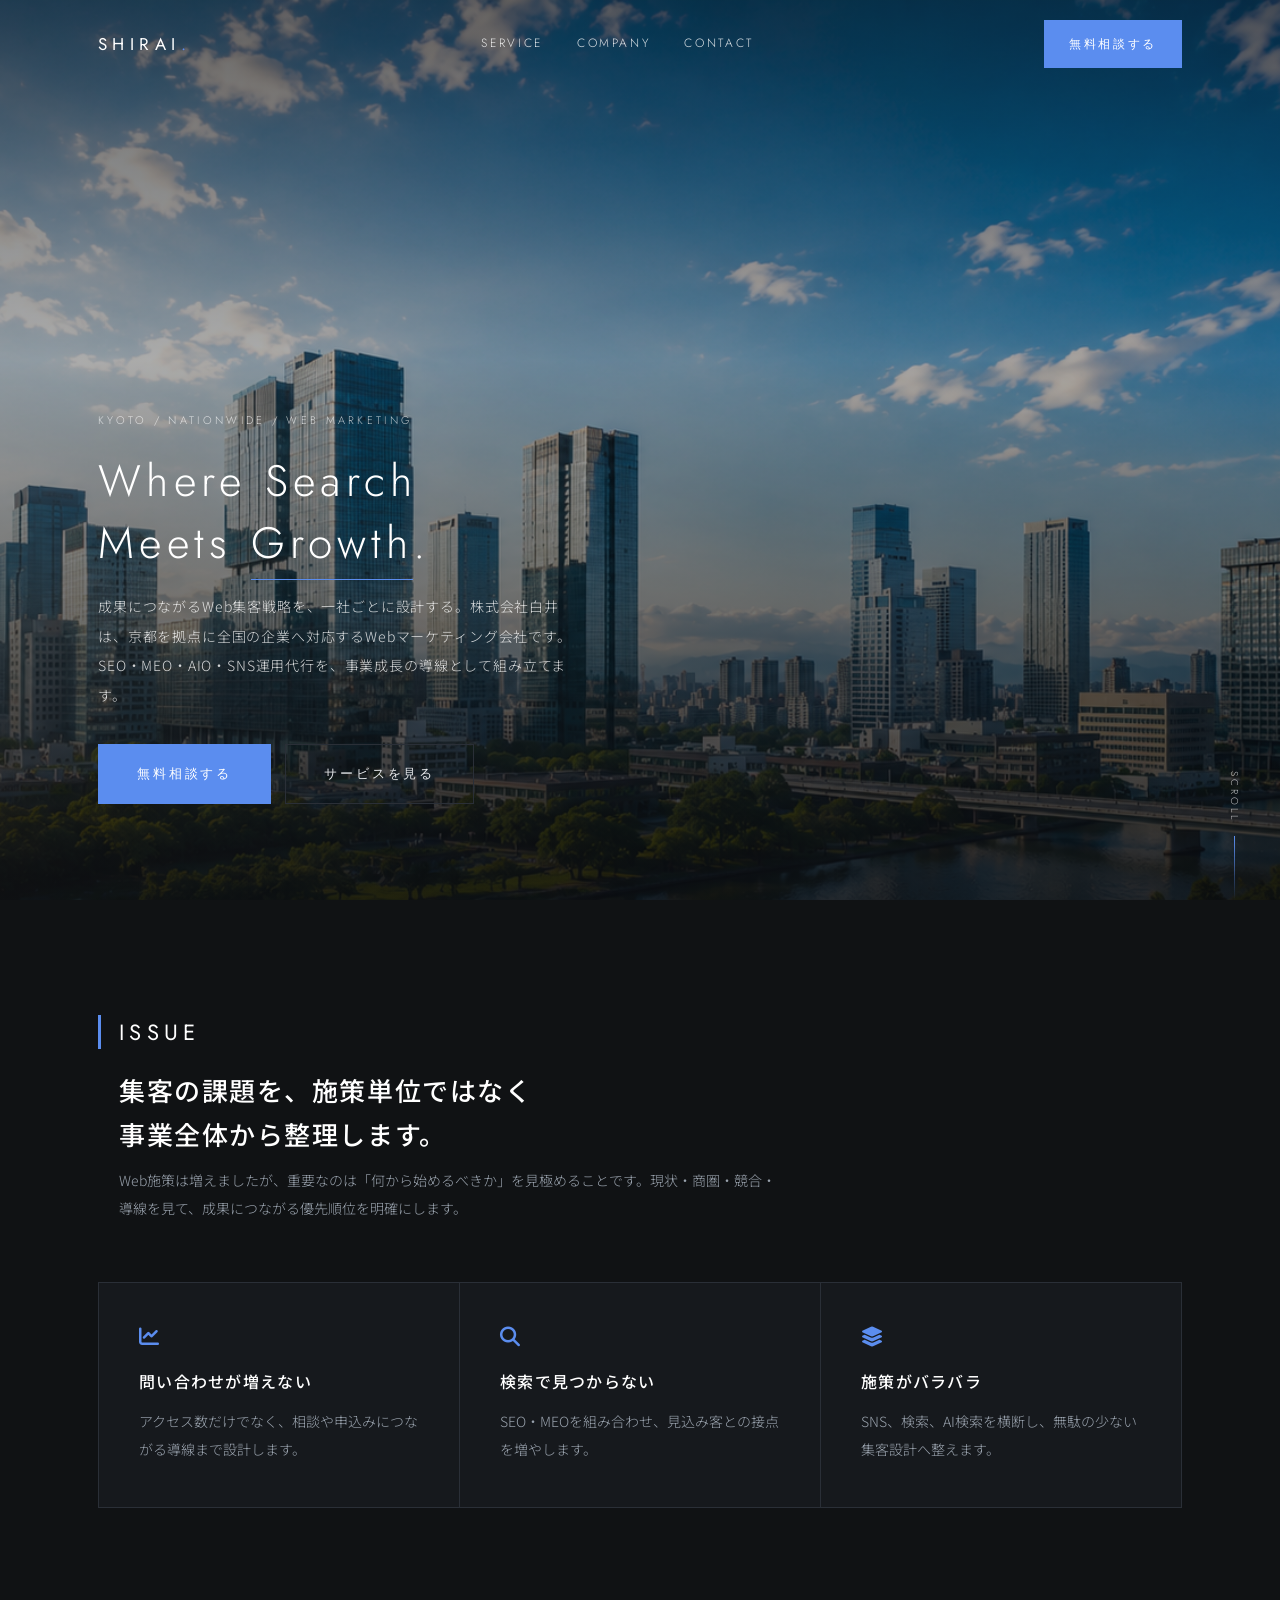
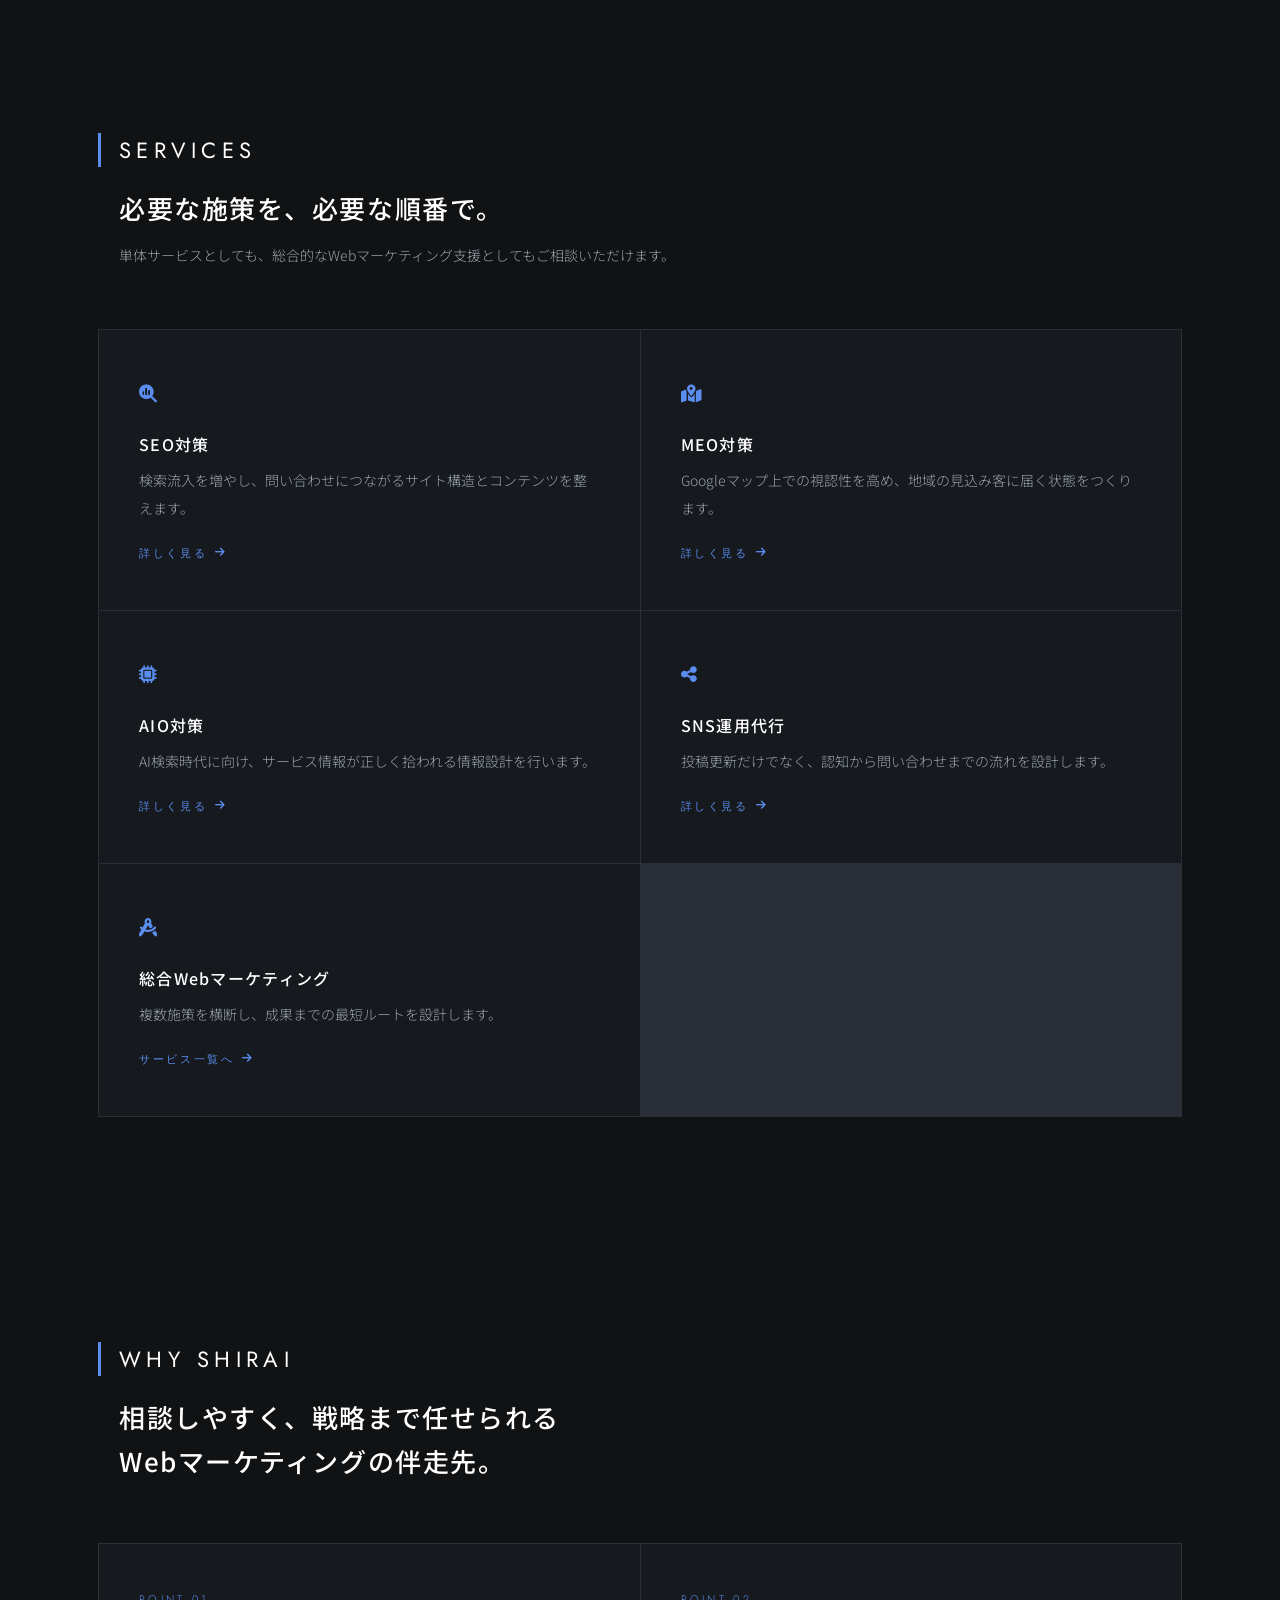
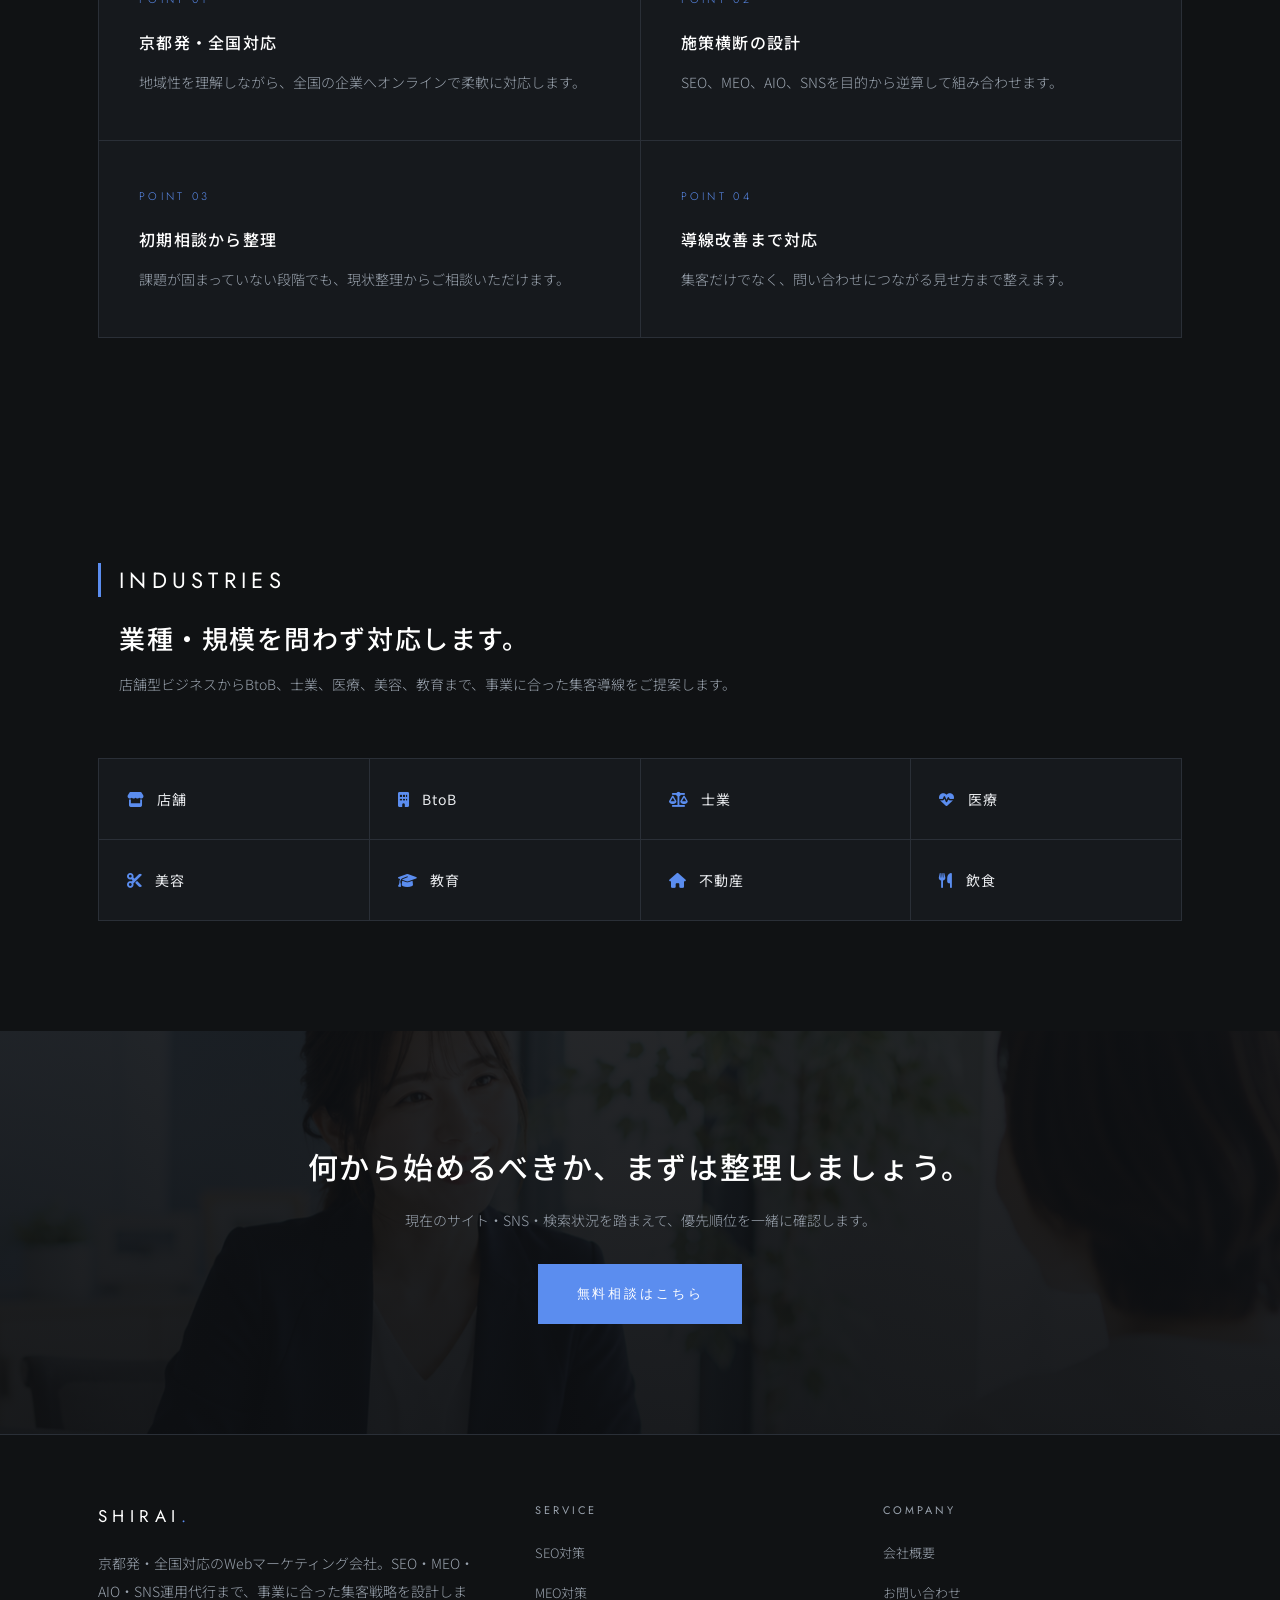
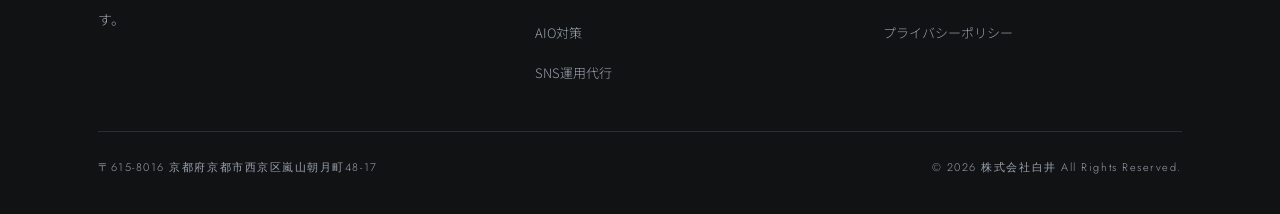
==== commit ec56a00d: "style: タイポグラフィを役割ごとに統一 見出し=Noto Sans JP 500 / 英字ラベル=Jost / 本文=Noto Sans JP 300 14px に統一。 明朝(Noto Ser" ====
--- a/index.html
+++ b/index.html
@@ -11,7 +11,7 @@
   <meta property="og:image" content="images/company2.png">
   <link rel="preconnect" href="https://fonts.googleapis.com">
   <link rel="preconnect" href="https://fonts.gstatic.com" crossorigin>
-  <link href="https://fonts.googleapis.com/css2?family=Jost:wght@300;400;500&family=Noto+Sans+JP:wght@300;400;500;700&family=Noto+Serif+JP:wght@400;500&display=swap" rel="stylesheet">
+  <link href="https://fonts.googleapis.com/css2?family=Jost:wght@300;400;500&family=Noto+Sans+JP:wght@300;400;500;700&display=swap" rel="stylesheet">
   <link rel="stylesheet" href="https://cdnjs.cloudflare.com/ajax/libs/font-awesome/6.5.0/css/all.min.css">
   <link rel="stylesheet" href="css/style.css">
   <script type="application/ld+json">
--- a/css/style.css
+++ b/css/style.css
@@ -14,8 +14,10 @@
   --max-w:1140px;
   --header-h:88px;
   --jp:'Noto Sans JP',sans-serif;
-  --serif:'Noto Serif JP',serif;
   --en-font:'Jost',sans-serif;
+  /* typography roles: JP headings = --jp w500 / EN labels = --en-font / body = --jp w300 14px */
+  --heading-w:500;
+  --body-size:14px;
 }
 
 *,*::before,*::after{box-sizing:border-box;margin:0;padding:0}
@@ -57,11 +59,11 @@
 .section-header--center{text-align:left}
 .section-heading{
   padding-left:21px;
-  font-family:var(--serif);
-  font-weight:500;
+  font-family:var(--jp);
+  font-weight:var(--heading-w);
   font-size:clamp(19px,2.4vw,26px);
-  line-height:1.9;
-  letter-spacing:.04em;
+  line-height:1.7;
+  letter-spacing:.06em;
   color:#fff;
   margin-bottom:10px;
   text-wrap:balance;
@@ -70,7 +72,7 @@
   padding-left:21px;
   max-width:680px;
   color:var(--text-soft);
-  font-size:14px;
+  font-size:var(--body-size);
   line-height:2;
 }
 .section-header--center .section-lead{margin-inline:0}
@@ -179,7 +181,7 @@
 }
 .hero-title em{font-style:normal;border-bottom:1px solid var(--accent);padding-bottom:4px}
 .hero-sub{
-  font-size:13.5px;color:rgba(255,255,255,.82);
+  font-size:var(--body-size);color:rgba(255,255,255,.82);
   letter-spacing:.06em;max-width:480px;line-height:2.1;
   margin-bottom:34px;
 }
@@ -225,10 +227,11 @@
   display:block;color:var(--accent);font-size:20px;
 }
 .pain-card h3,.strength-item h3,.effect-card h4{
-  font-size:16px;font-weight:500;letter-spacing:.08em;color:#fff;margin-bottom:10px;
+  font-family:var(--jp);
+  font-size:16px;font-weight:var(--heading-w);letter-spacing:.08em;color:#fff;margin-bottom:10px;
 }
 .pain-card p,.service-card p,.strength-item p,.effect-card p{
-  color:var(--text-soft);font-size:13.5px;line-height:2;
+  color:var(--text-soft);font-size:var(--body-size);line-height:2;
 }
 
 /* service card (top page + lineup) */
@@ -246,7 +249,7 @@
   width:auto;height:auto;background:none;border-radius:0;
   display:block;color:var(--accent);font-size:18px;margin-bottom:18px;
 }
-.service-card h3{font-size:17px;font-weight:500;letter-spacing:.08em;color:#fff;margin-bottom:6px}
+.service-card h3{font-family:var(--jp);font-size:16px;font-weight:var(--heading-w);letter-spacing:.08em;color:#fff;margin-bottom:6px}
 .service-card .en-sub{
   font-family:var(--en-font);font-size:10px;letter-spacing:.26em;text-transform:uppercase;
   color:var(--text-soft);display:block;margin-bottom:18px;
@@ -290,8 +293,8 @@
   display:block;margin-bottom:16px;text-transform:uppercase;
 }
 .flow-item .n::before{counter-increment:fl;content:"PROCESS 0" counter(fl)}
-.flow-item h3{font-size:15px;font-weight:500;color:#fff;margin-bottom:10px;letter-spacing:.06em}
-.flow-item p{font-size:13px;color:var(--text-soft)}
+.flow-item h3{font-family:var(--jp);font-size:16px;font-weight:var(--heading-w);color:#fff;margin-bottom:10px;letter-spacing:.08em}
+.flow-item p{font-size:var(--body-size);color:var(--text-soft)}
 
 /* ===== CTA banner (photo band) ===== */
 .cta-banner{
@@ -307,11 +310,11 @@
 }
 .cta-banner .container{position:relative;z-index:2;text-align:center}
 .cta-banner h2{
-  font-family:var(--serif);font-weight:500;
-  font-size:clamp(20px,3vw,30px);line-height:1.8;letter-spacing:.06em;
+  font-family:var(--jp);font-weight:var(--heading-w);
+  font-size:clamp(20px,3vw,30px);line-height:1.7;letter-spacing:.06em;
   color:#fff;margin-bottom:14px;
 }
-.cta-banner p{max-width:640px;margin:0 auto 30px;color:var(--text-soft);font-size:14px}
+.cta-banner p{max-width:640px;margin:0 auto 30px;color:var(--text-soft);font-size:var(--body-size)}
 
 /* ===== Page hero (sub pages) ===== */
 .page-hero{
@@ -338,12 +341,12 @@
 .page-hero .tag{margin-bottom:18px}
 .page-hero h1{
   max-width:820px;
-  font-family:var(--serif);font-weight:500;
+  font-family:var(--jp);font-weight:var(--heading-w);
   font-size:clamp(24px,3.6vw,38px);
-  line-height:1.7;letter-spacing:.05em;color:#fff;
+  line-height:1.6;letter-spacing:.06em;color:#fff;
   text-wrap:balance;
 }
-.page-hero p{max-width:620px;color:var(--text-soft);font-size:14px;line-height:2.1;margin-top:20px}
+.page-hero p{max-width:620px;color:var(--text-soft);font-size:var(--body-size);line-height:2.1;margin-top:20px}
 
 /* ===== Detail blocks (service pages) ===== */
 .detail-grid{display:grid;grid-template-columns:.9fr 1.1fr;gap:60px;align-items:start}
@@ -358,7 +361,7 @@
   display:flex;gap:14px;align-items:flex-start;
   background:var(--bg2);border:none;border-radius:0;box-shadow:none;
   padding:26px 28px;
-  color:var(--text-soft);font-size:13.5px;
+  color:var(--text-soft);font-size:var(--body-size);
 }
 .recommend-item i{color:var(--accent);margin-top:.5em}
 .steps{display:grid;gap:1px;background:var(--line);border:1px solid var(--line)}
@@ -372,8 +375,8 @@
   font-family:var(--en-font);font-weight:300;font-size:26px;letter-spacing:.08em;
   color:var(--accent);line-height:1.4;
 }
-.step h4{font-size:15px;font-weight:500;color:#fff;letter-spacing:.06em;margin-bottom:6px}
-.step p{color:var(--text-soft);font-size:13px}
+.step h4{font-family:var(--jp);font-size:16px;font-weight:var(--heading-w);color:#fff;letter-spacing:.08em;margin-bottom:6px}
+.step p{color:var(--text-soft);font-size:var(--body-size)}
 .effect-card{text-align:left}
 .effect-card i{
   width:auto;height:auto;background:none;border-radius:0;
@@ -409,7 +412,7 @@
 /* ===== Compare table ===== */
 .compare-table{
   width:100%;border-collapse:collapse;background:var(--bg2);
-  border:1px solid var(--line);font-size:13.5px;
+  border:1px solid var(--line);font-size:var(--body-size);
 }
 .compare-table th,.compare-table td{
   padding:18px 22px;border:1px solid var(--line);
@@ -427,13 +430,14 @@
 .faq-item{background:var(--bg2);padding:32px 30px}
 .faq-item h3{
   position:relative;padding-left:30px;
-  font-size:15px;font-weight:500;letter-spacing:.06em;color:#fff;margin-bottom:8px;
+  font-family:var(--jp);
+  font-size:16px;font-weight:var(--heading-w);letter-spacing:.08em;color:#fff;margin-bottom:8px;
 }
 .faq-item h3::before{
   content:"Q";position:absolute;left:0;top:0;
   font-family:var(--en-font);font-weight:300;color:var(--accent);
 }
-.faq-item p{padding-left:30px;font-size:13.5px;color:var(--text-soft)}
+.faq-item p{padding-left:30px;font-size:var(--body-size);color:var(--text-soft)}
 @media (max-width:760px){.faq-list{grid-template-columns:1fr}}
 
 /* ===== Contact / Form ===== */
@@ -488,8 +492,8 @@
   color:var(--text-soft);font-size:14px;
 }
 .privacy-content h2{
-  color:#fff;font-family:var(--serif);font-weight:500;
-  font-size:16px;letter-spacing:.06em;margin:36px 0 10px;
+  color:#fff;font-family:var(--jp);font-weight:var(--heading-w);
+  font-size:16px;letter-spacing:.08em;margin:36px 0 10px;
 }
 .privacy-content p{margin-bottom:16px}
 .privacy-content a{color:var(--accent);font-weight:400}
@@ -501,7 +505,7 @@
   padding-block:64px 36px;
 }
 .footer-grid{display:grid;grid-template-columns:1.3fr 1fr 1fr;gap:48px;margin-bottom:44px}
-.footer-brand p{color:var(--text-soft);font-size:13px;line-height:2;margin-top:16px}
+.footer-brand p{color:var(--text-soft);font-size:var(--body-size);line-height:2;margin-top:16px}
 .footer-nav h4{
   font-family:var(--en-font);font-weight:400;
   font-size:11px;letter-spacing:.26em;text-transform:uppercase;
